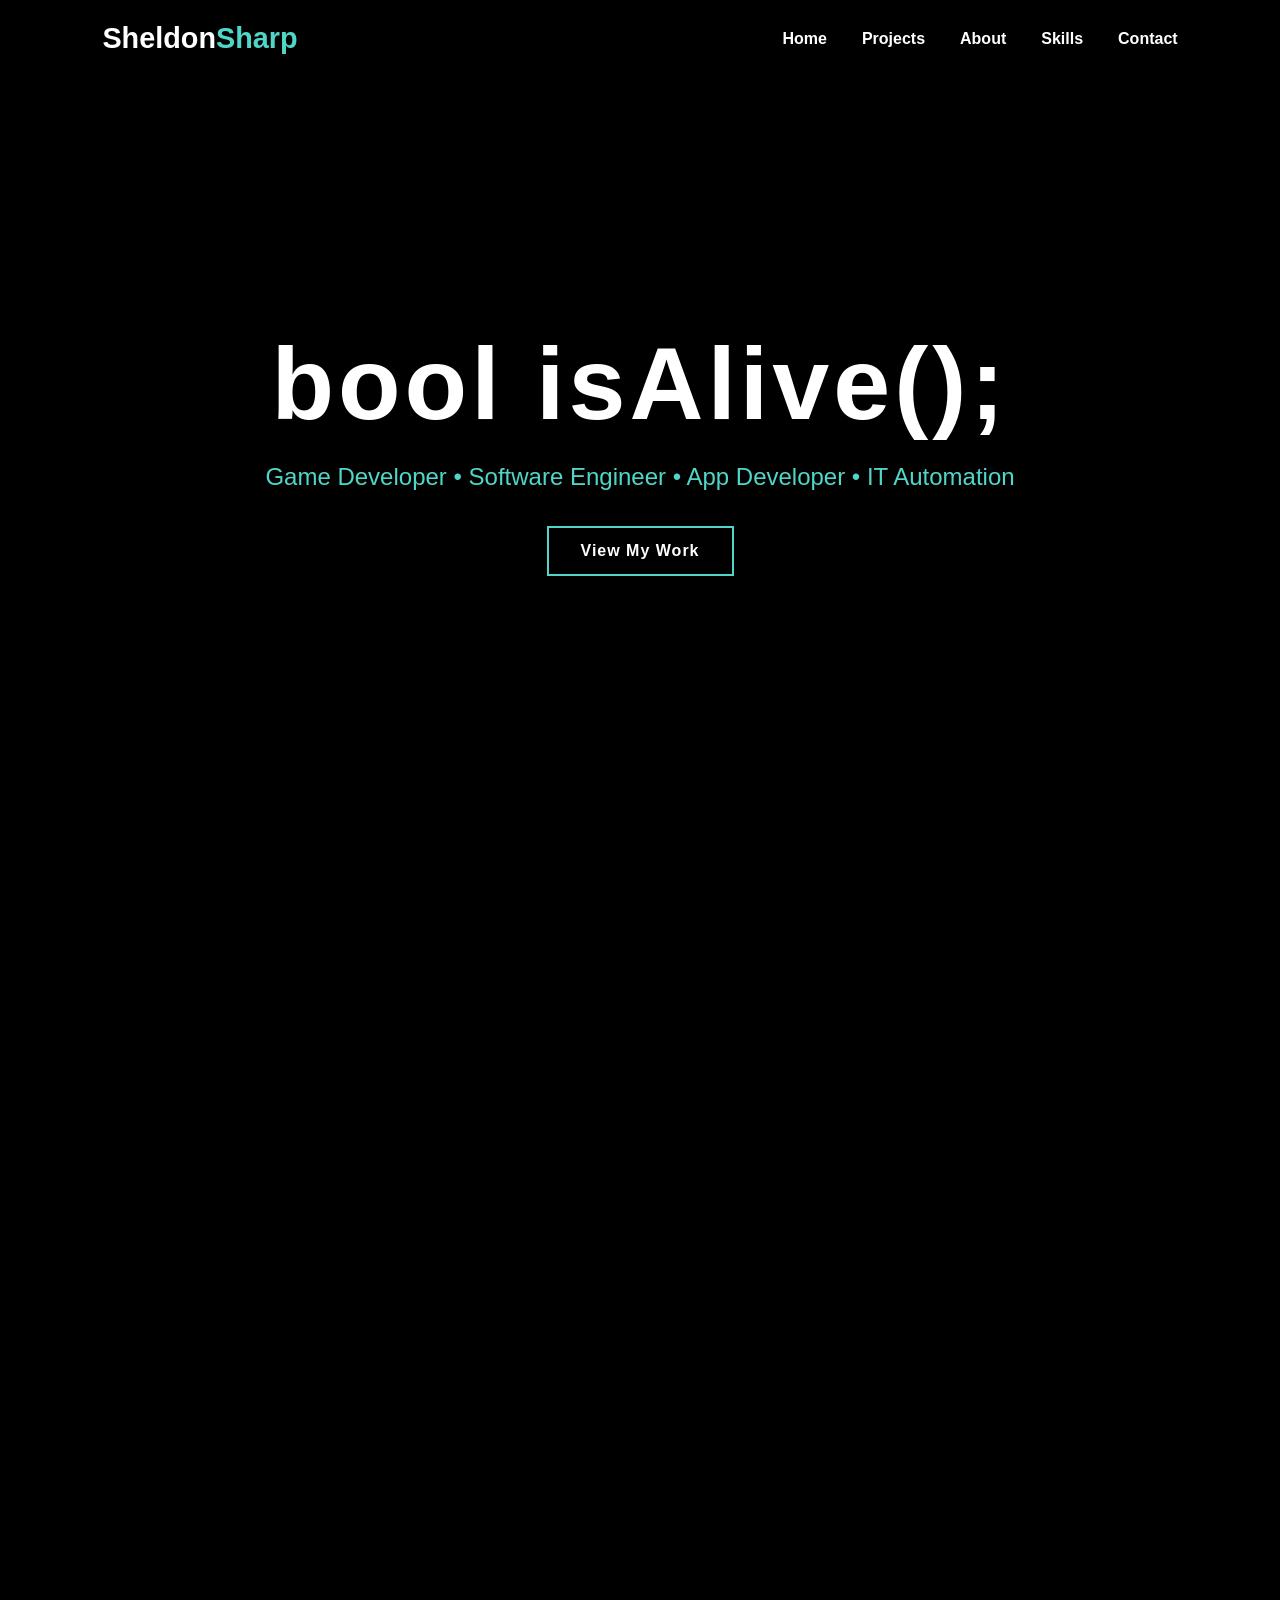
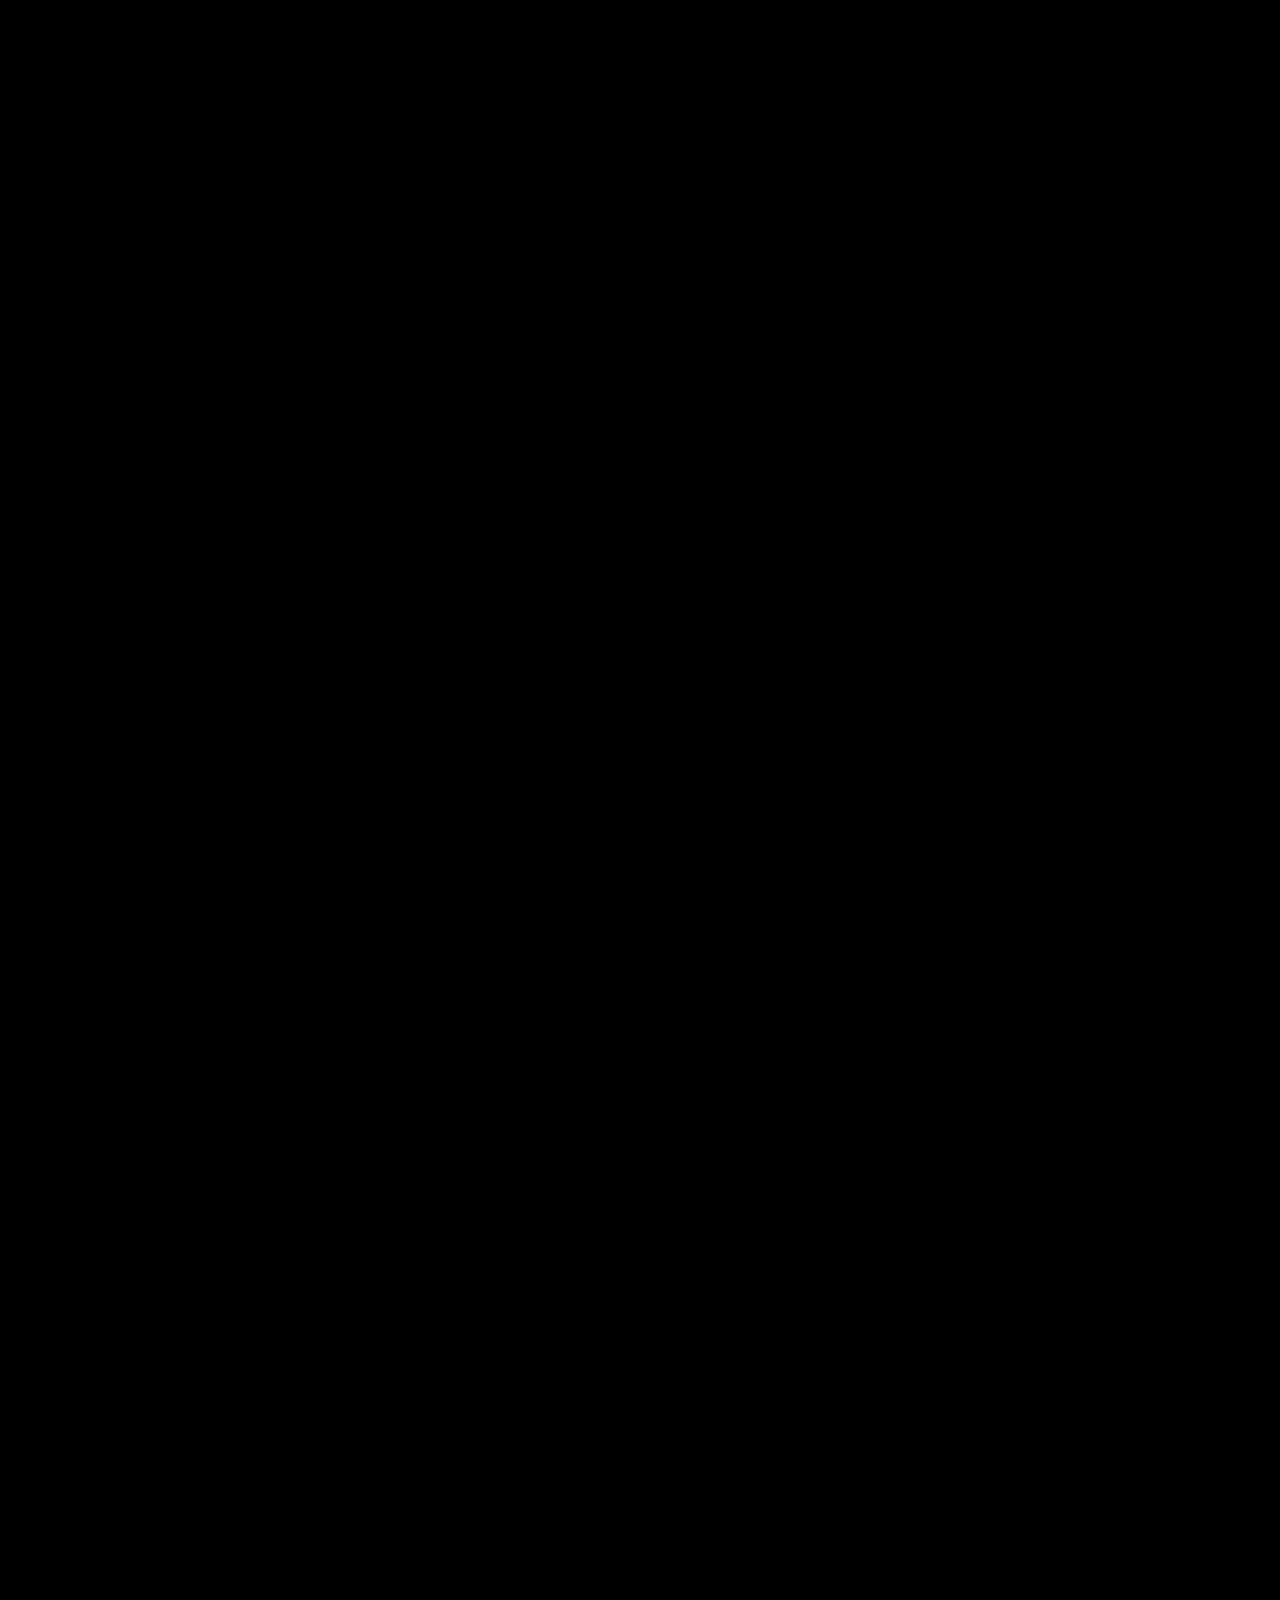
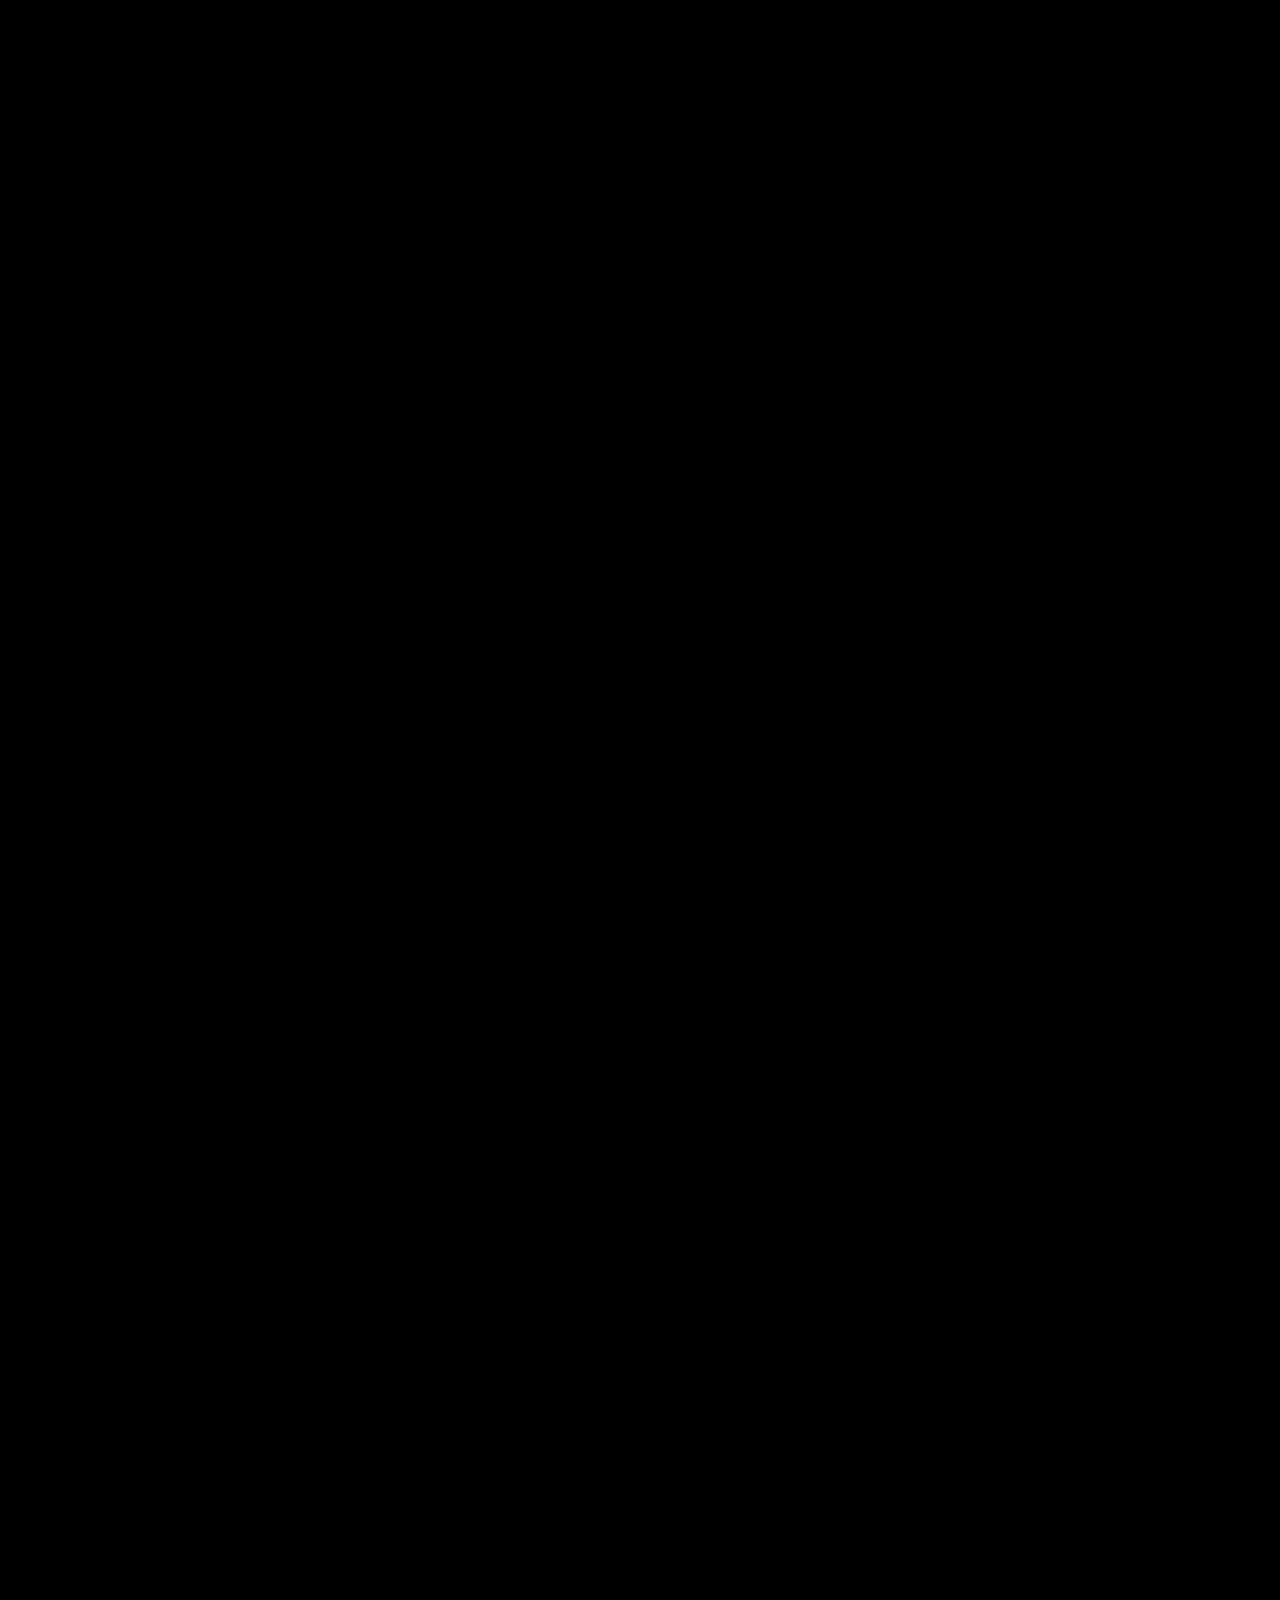
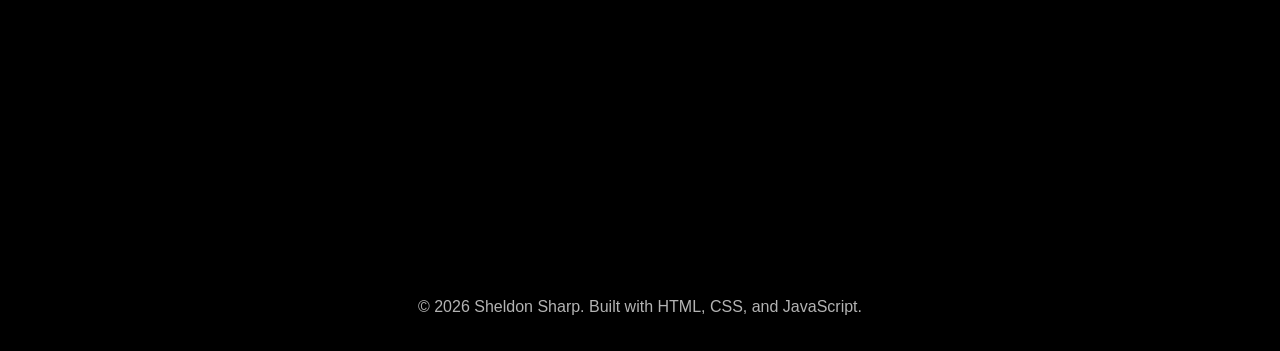
==== index.html @ 068d05e6 "p" ====
<!DOCTYPE html>
<html lang="en">
<head>
    <meta charset="UTF-8">
    <meta name="viewport" content="width=device-width, initial-scale=1.0">
    <title>Sheldon Sharp Portfolio</title>
    <link rel="stylesheet" href="style.css">
</head>
<body>

    <!-- Mobile fallback background image -->
    <div class="mobile-background"></div>

    <!-- Desktop / supported browser video background -->
    <video autoplay
           muted
           loop
           playsinline
           webkit-playsinline
           preload="auto"
           id="background-video">
        <source src="videos/hero-video.mp4" type="video/mp4">
    </video>

    <div id="video-overlay"></div>

    <nav id="navbar">
        <div class="logo">Sheldon<span>Sharp</span></div>

        <ul>
            <li><a href="#home">Home</a></li>
            <li><a href="#projects">Projects</a></li>
            <li><a href="#about">About</a></li>
            <li><a href="#skills">Skills</a></li>
            <li><a href="#contact">Contact</a></li>
        </ul>
    </nav>

    <section id="home" class="hero">
        <h1>bool isAlive();</h1>
        <p>Game Developer • Software Engineer • App Developer • IT Automation</p>
        <a href="#projects" class="hero-btn">View My Work</a>
    </section>

    <section class="video-break"></section>

    <section id="projects" class="content-section fade-in">
        <h2>My <span>Work</span></h2>
        <p class="section-intro">
            Projects I have built across game engines, graphics programming, and app development.
        </p>

        <div class="project-grid">
            <div class="project-card fade-in">
                <div class="project-image placeholder">UNREAL</div>
                <div class="project-info">
                    <h3>Unreal Engine</h3>
                    <p>Gameplay systems, AI behavior, combat, weapons, levels, and interactive 2D/3D game projects.</p>
                    <a href="#">View Projects</a>
                </div>
            </div>

            <div class="project-card fade-in">
                <div class="project-image placeholder">UNITY</div>
                <div class="project-info">
                    <h3>Unity Development</h3>
                    <p>Character controllers, enemy AI, pickups, UI systems, mobile prototypes, and gameplay mechanics.</p>
                    <a href="#">View Projects</a>
                </div>
            </div>

            <div class="project-card fade-in">
                <div class="project-image placeholder">VULKAN</div>
                <div class="project-info">
                    <h3>Vulkan Graphics</h3>
                    <p>Custom rendering, shaders, lighting, texture mapping, model loading, and graphics pipelines.</p>
                    <a href="#">View Projects</a>
                </div>
            </div>

            <div class="project-card fade-in">
                <div class="project-image placeholder">APP DEV</div>
                <div class="project-info">
                    <h3>App Development</h3>
                    <p>Flutter, Kotlin, barcode scanning, pantry inventory tools, mobile apps, and backend integrations.</p>
                    <a href="#">View Projects</a>
                </div>
            </div>
        </div>
    </section>

    <section class="video-break"></section>

    <section id="about" class="content-section split-section fade-in">
        <div>
            <h2>About <span>Me</span></h2>

            <p>
                I'm Sheldon Sharp, a Full Sail University Game Development graduate who loves building cool things with code.
                From video games and mobile apps to graphics programming and business automation, I'm always looking for the
                next challenge to tackle.
            </p>

            <br>

            <p>
                I work with C++, C#, Unreal Engine, Unity, Vulkan, Flutter, Kotlin, SQL, and Python, creating everything from
                custom software solutions to interactive experiences. My passion is taking an idea from a sketch on a whiteboard
                and turning it into something people can actually use.
            </p>

            <br>

            <p>
                I firmly believe that if a task is repetitive, it should be automated. If a game mechanic is fun, it can always
                be made more fun. And if there's a bug hiding somewhere in the code, I'll eventually find it—usually at 2 AM.
            </p>
        </div>

        <div class="stats-box">
            <div>
                <strong>4</strong>
                <span>Main Development Areas</span>
            </div>
            <div>
                <strong>10+</strong>
                <span>Technologies Used</span>
            </div>
            <div>
                <strong>∞</strong>
                <span>Ideas Still To Build</span>
            </div>
        </div>
    </section>

    <section class="video-break"></section>

    <section id="skills" class="content-section fade-in">
        <h2>My <span>Skills</span></h2>

        <div class="skills-grid">
            <span>C++</span>
            <span>C#</span>
            <span>Unreal Engine</span>
            <span>Unity</span>
            <span>Vulkan</span>
            <span>Flutter</span>
            <span>Kotlin</span>
            <span>Python</span>
            <span>SQL</span>
            <span>HTML / CSS / JavaScript</span>
            <span>Game AI</span>
            <span>Mobile Apps</span>
        </div>
    </section>

    <section class="video-break"></section>

    <section id="contact" class="content-section contact-section fade-in">
        <h2>Contact <span>Me</span></h2>
        <p>
            Interested in working together, checking out my projects, or just connecting?
            Feel free to reach out.
        </p>

        <div class="contact-info">
            <p><strong>Email:</strong> <a href="mailto:boolisalive@gmail.com">sheldonsharp1124@gmail.com</a></p>
            <p><strong>Phone:</strong> <a href="tel:+13527106020">(352) 710-6020</a></p>
        </div>

        <div class="contact-buttons">
            <a href="mailto:boolisalive@gmail.com">Email Me</a>
            <a href="tel:+13527106020">Call Me</a>
            <a href="https://github.com/sbstoned" target="_blank">GitHub</a>
            <a href="https://www.linkedin.com/in/sheldon-sharp-01454a201/" target="_blank">LinkedIn</a>
        </div>
    </section>

    <footer>
        <p>© 2026 Sheldon Sharp. Built with HTML, CSS, and JavaScript.</p>
    </footer>

    <script src="script.js"></script>
</body>
</html>
---- style.css ----
* {
    margin: 0;
    padding: 0;
    box-sizing: border-box;
}

html {
    scroll-behavior: smooth;
}

body {
    min-height: 100%;
    font-family: Arial, Helvetica, sans-serif;
    color: white;
    background: black;
    overflow-x: hidden;
}

.mobile-background {
    display: none;
}

#background-video {
    position: fixed;
    top: 50%;
    left: 50%;
    width: 100vw;
    height: 100vh;
    object-fit: cover;
    transform: translate(-50%, -50%);
    z-index: -2;
}

#video-overlay {
    position: fixed;
    inset: 0;
    background: rgba(0, 0, 0, 0.35);
    z-index: -1;
}

nav {
    position: fixed;
    top: 0;
    left: 0;
    width: 100%;
    padding: 22px 8%;
    display: flex;
    justify-content: space-between;
    align-items: center;
    background: rgba(0, 0, 0, 0.62);
    backdrop-filter: blur(12px);
    z-index: 1000;
    transition: 0.35s ease;
}

    nav.scrolled {
        padding: 14px 8%;
        background: rgba(0, 0, 0, 0.88);
        box-shadow: 0 10px 35px rgba(0, 0, 0, 0.5);
    }

.logo {
    font-size: 1.8rem;
    font-weight: 800;
}

    .logo span {
        color: #50d6c8;
    }

nav ul {
    display: flex;
    gap: 35px;
    list-style: none;
}

nav a {
    position: relative;
    display: inline-block;
    color: white;
    text-decoration: none;
    font-weight: 700;
    transition: all 0.3s ease;
}

    nav a::after {
        content: "";
        position: absolute;
        left: 50%;
        bottom: -8px;
        width: 0%;
        height: 2px;
        background: #50d6c8;
        transform: translateX(-50%);
        transition: width 0.3s ease;
    }

    nav a:hover {
        color: #50d6c8;
        transform: translateY(-3px);
        text-shadow: 0 0 10px rgba(80, 214, 200, 0.7), 0 0 20px rgba(80, 214, 200, 0.4);
    }

        nav a:hover::after {
            width: 100%;
        }

.hero {
    min-height: 100vh;
    padding: 120px 8%;
    display: flex;
    flex-direction: column;
    justify-content: center;
    align-items: center;
    text-align: center;
    animation: heroFade 1.3s ease forwards;
}

    .hero h1 {
        font-size: clamp(3.5rem, 8vw, 8rem);
        letter-spacing: 4px;
        font-weight: 700;
        opacity: 0;
        animation: slideUp 1s ease forwards;
    }

    .hero p {
        margin-top: 20px;
        font-size: clamp(1rem, 2vw, 1.5rem);
        color: #50d6c8;
        opacity: 0;
        animation: slideUp 1s ease forwards;
        animation-delay: 0.25s;
    }

.hero-btn {
    margin-top: 35px;
    padding: 14px 32px;
    border: 2px solid #50d6c8;
    color: white;
    text-decoration: none;
    font-weight: 800;
    letter-spacing: 1px;
    transition: 0.3s;
    opacity: 0;
    animation: slideUp 1s ease forwards;
    animation-delay: 0.45s;
}

    .hero-btn:hover {
        background: #50d6c8;
        color: black;
        box-shadow: 0 0 25px rgba(80, 214, 200, 0.35);
        transform: translateY(-5px);
    }

.video-break {
    height: 260px;
}

.content-section {
    min-height: 80vh;
    padding: 120px 8%;
    background: rgba(0, 0, 0, 0.68);
    backdrop-filter: blur(5px);
}

    .content-section h2 {
        font-size: clamp(3rem, 6vw, 6rem);
        margin-bottom: 25px;
    }

        .content-section span,
        .content-section h2 span {
            color: #50d6c8;
        }

    .content-section p {
        max-width: 850px;
        font-size: 1.25rem;
        line-height: 1.7;
    }

.section-intro {
    margin-bottom: 50px;
}

.project-grid {
    display: grid;
    grid-template-columns: repeat(4, 1fr);
    gap: 28px;
}

.project-card {
    position: relative;
    background: rgba(10, 10, 10, 0.86);
    border: 1px solid rgba(80, 214, 200, 0.25);
    overflow: hidden;
    transition: all 0.4s ease;
    cursor: pointer;
}

    .project-card::before {
        content: "";
        position: absolute;
        top: 0;
        left: -150%;
        width: 80%;
        height: 100%;
        background: linear-gradient(120deg, transparent, rgba(255, 255, 255, 0.12), transparent);
        transition: 0.8s ease;
        z-index: 2;
        pointer-events: none;
    }

    .project-card:hover::before {
        left: 150%;
    }

    .project-card:hover {
        transform: translateY(-18px) scale(1.04);
        border-color: #50d6c8;
        box-shadow: 0 0 20px rgba(80, 214, 200, 0.25), 0 20px 60px rgba(0, 0, 0, 0.6);
    }

.project-image {
    height: 230px;
    display: flex;
    align-items: center;
    justify-content: center;
    transition: all 0.4s ease;
}

.project-card:hover .project-image {
    transform: scale(1.08);
    letter-spacing: 10px;
    color: white;
    text-shadow: 0 0 10px rgba(80, 214, 200, 0.8), 0 0 25px rgba(80, 214, 200, 0.5);
}

.placeholder {
    background: linear-gradient(135deg, rgba(80, 214, 200, 0.28), rgba(0, 0, 0, 0.95));
    color: #50d6c8;
    font-size: 1.5rem;
    font-weight: 900;
    letter-spacing: 4px;
}

.project-info {
    padding: 25px;
}

    .project-info h3 {
        font-size: 1.5rem;
        margin-bottom: 12px;
        transition: 0.3s ease;
    }

.project-card:hover .project-info h3 {
    color: #50d6c8;
}

.project-info p {
    font-size: 1rem;
    line-height: 1.6;
    margin-bottom: 22px;
}

.project-info a {
    color: #50d6c8;
    text-decoration: none;
    font-weight: 800;
    transition: all 0.3s ease;
}

    .project-info a::after {
        content: " →";
        display: inline-block;
        transition: transform 0.3s ease;
    }

.project-card:hover .project-info a {
    color: white;
    padding-left: 8px;
}

    .project-card:hover .project-info a::after {
        transform: translateX(8px);
    }

.split-section {
    display: grid;
    grid-template-columns: 1.2fr 0.8fr;
    gap: 60px;
    align-items: center;
}

.stats-box {
    display: grid;
    gap: 20px;
}

    .stats-box div {
        padding: 30px;
        background: rgba(10, 10, 10, 0.82);
        border-left: 4px solid #50d6c8;
        transition: 0.3s;
    }

        .stats-box div:hover {
            transform: translateX(10px);
            background: rgba(20, 20, 20, 0.9);
        }

    .stats-box strong {
        display: block;
        font-size: 3rem;
        color: #50d6c8;
    }

    .stats-box span {
        color: white;
        font-weight: 700;
    }

.skills-grid {
    display: flex;
    flex-wrap: wrap;
    gap: 18px;
    margin-top: 35px;
}

    .skills-grid span {
        padding: 14px 24px;
        background: rgba(10, 10, 10, 0.82);
        border: 1px solid rgba(80, 214, 200, 0.35);
        color: white;
        font-weight: 700;
        transition: 0.3s;
    }

        .skills-grid span:hover {
            border-color: #50d6c8;
            color: #50d6c8;
            transform: translateY(-6px);
            box-shadow: 0 10px 30px rgba(80, 214, 200, 0.12);
        }

.contact-section {
    min-height: 65vh;
}

.contact-info {
    margin-top: 30px;
    margin-bottom: 35px;
}

    .contact-info p {
        margin-bottom: 10px;
        max-width: 100%;
    }

    .contact-info a {
        color: #50d6c8;
        text-decoration: none;
        font-weight: 700;
    }

        .contact-info a:hover {
            color: white;
        }

.contact-buttons {
    display: flex;
    gap: 20px;
    flex-wrap: wrap;
    margin-top: 35px;
}

    .contact-buttons a {
        padding: 14px 30px;
        border: 2px solid #50d6c8;
        color: white;
        text-decoration: none;
        font-weight: 800;
        transition: 0.3s;
    }

        .contact-buttons a:hover {
            background: #50d6c8;
            color: black;
            box-shadow: 0 0 25px rgba(80, 214, 200, 0.35);
            transform: translateY(-5px);
        }

footer {
    padding: 35px 8%;
    text-align: center;
    background: rgba(0, 0, 0, 0.85);
    color: rgba(255, 255, 255, 0.7);
}

.fade-in {
    opacity: 1;
    transform: translateY(0);
}

.js .fade-in {
    opacity: 0;
    transform: translateY(65px);
    transition: opacity 0.85s ease, transform 0.85s ease;
}

    .js .fade-in.show {
        opacity: 1;
        transform: translateY(0);
    }

.project-card.fade-in:nth-child(1) {
    transition-delay: 0.05s;
}

.project-card.fade-in:nth-child(2) {
    transition-delay: 0.15s;
}

.project-card.fade-in:nth-child(3) {
    transition-delay: 0.25s;
}

.project-card.fade-in:nth-child(4) {
    transition-delay: 0.35s;
}

@keyframes slideUp {
    from {
        opacity: 0;
        transform: translateY(45px);
    }

    to {
        opacity: 1;
        transform: translateY(0);
    }
}

@keyframes heroFade {
    from {
        opacity: 0;
    }

    to {
        opacity: 1;
    }
}

@media (max-width: 1100px) {
    .project-grid {
        grid-template-columns: repeat(2, 1fr);
    }

    .split-section {
        grid-template-columns: 1fr;
    }
}

@media (max-width: 850px) {
    #background-video {
        display: none;
    }

    .mobile-background {
        display: block;
        position: fixed;
        inset: 0;
        width: 100vw;
        height: 100vh;
        background-image: url("images/background.png");
        background-size: contain;
        background-position: center center;
        background-repeat: no-repeat;
        background-color: black;
        z-index: -2;
    }

    #video-overlay {
        background: rgba(0, 0, 0, 0.45);
    }

    nav {
        flex-direction: column;
        gap: 15px;
        padding: 18px 5%;
    }

        nav.scrolled {
            padding: 14px 5%;
        }

        nav ul {
            gap: 18px;
            flex-wrap: wrap;
            justify-content: center;
        }

    .hero h1 {
        letter-spacing: 2px;
    }

    .video-break {
        height: 160px;
    }
}

@media (max-width: 650px) {
    .project-grid {
        grid-template-columns: 1fr;
    }

    .content-section {
        padding: 100px 6%;
    }

    .contact-buttons a {
        width: 100%;
        text-align: center;
    }
}
/* Portfolio Update June 2026 */
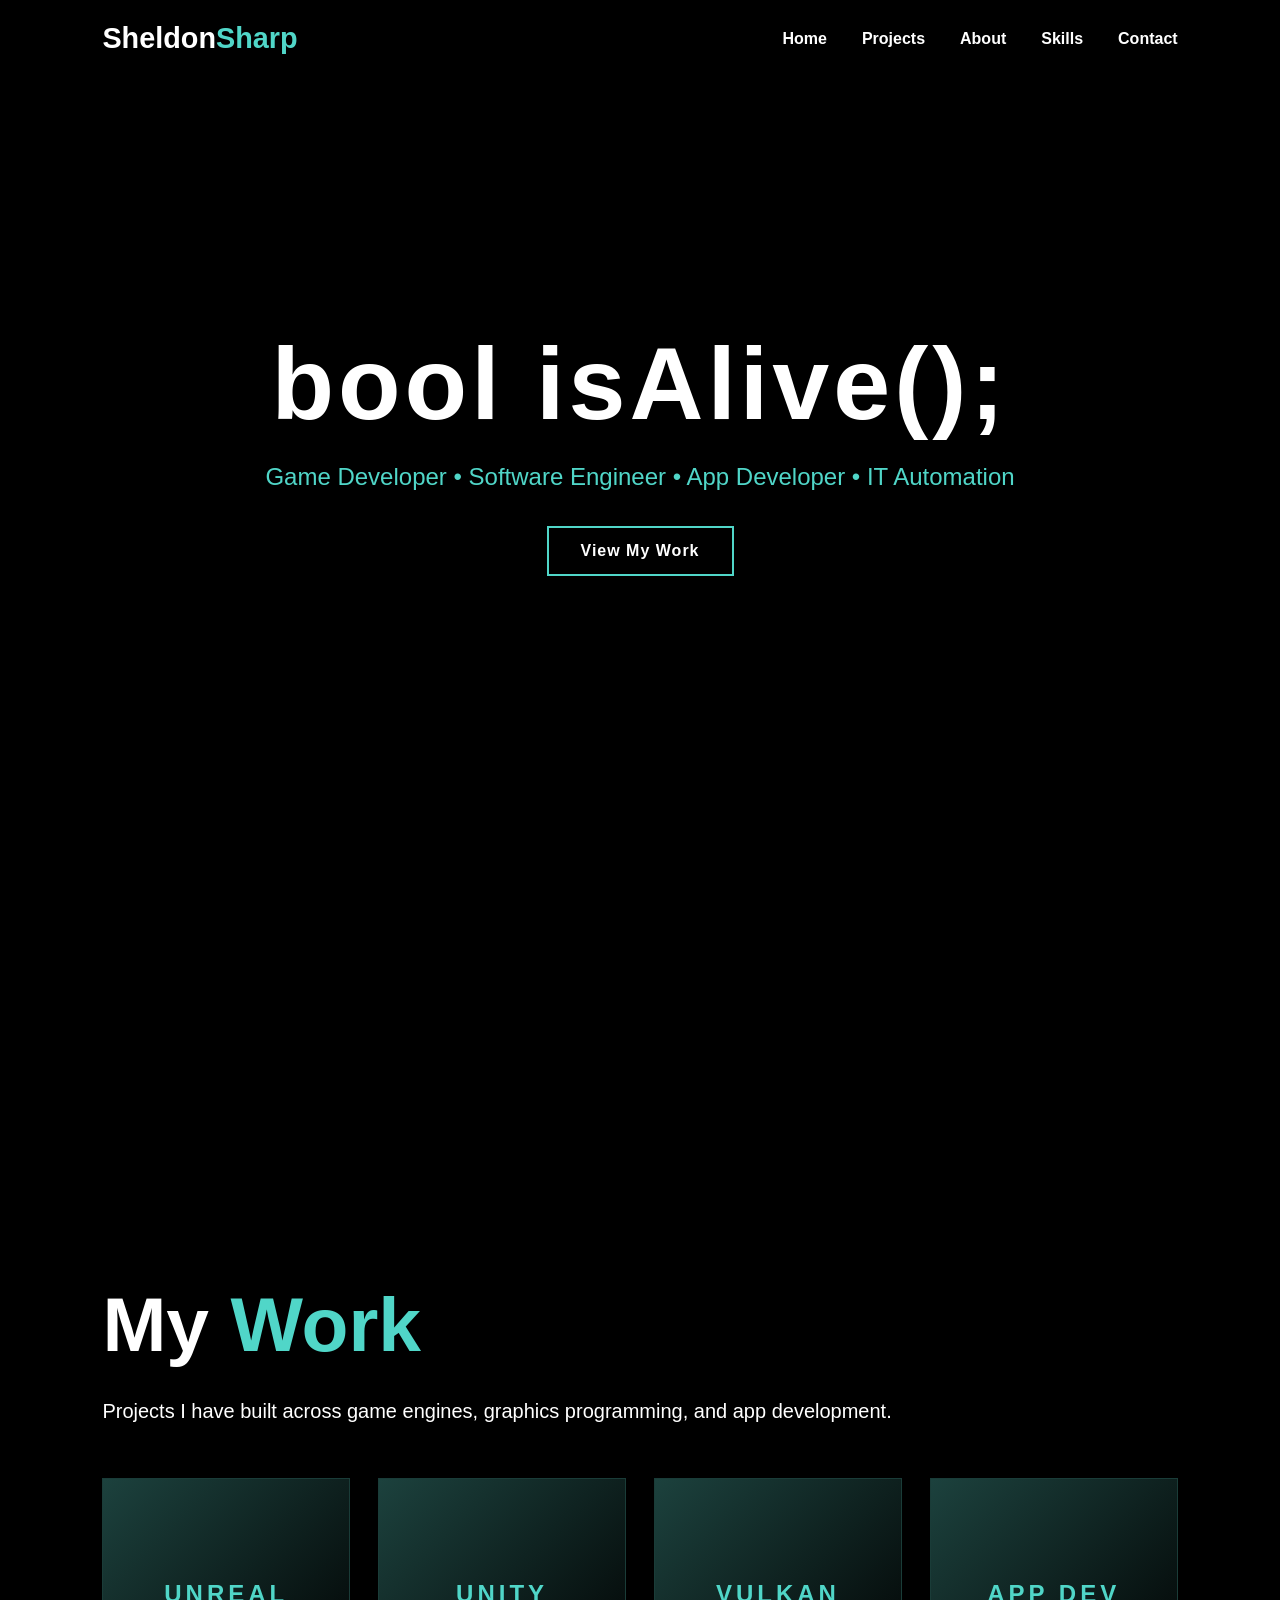
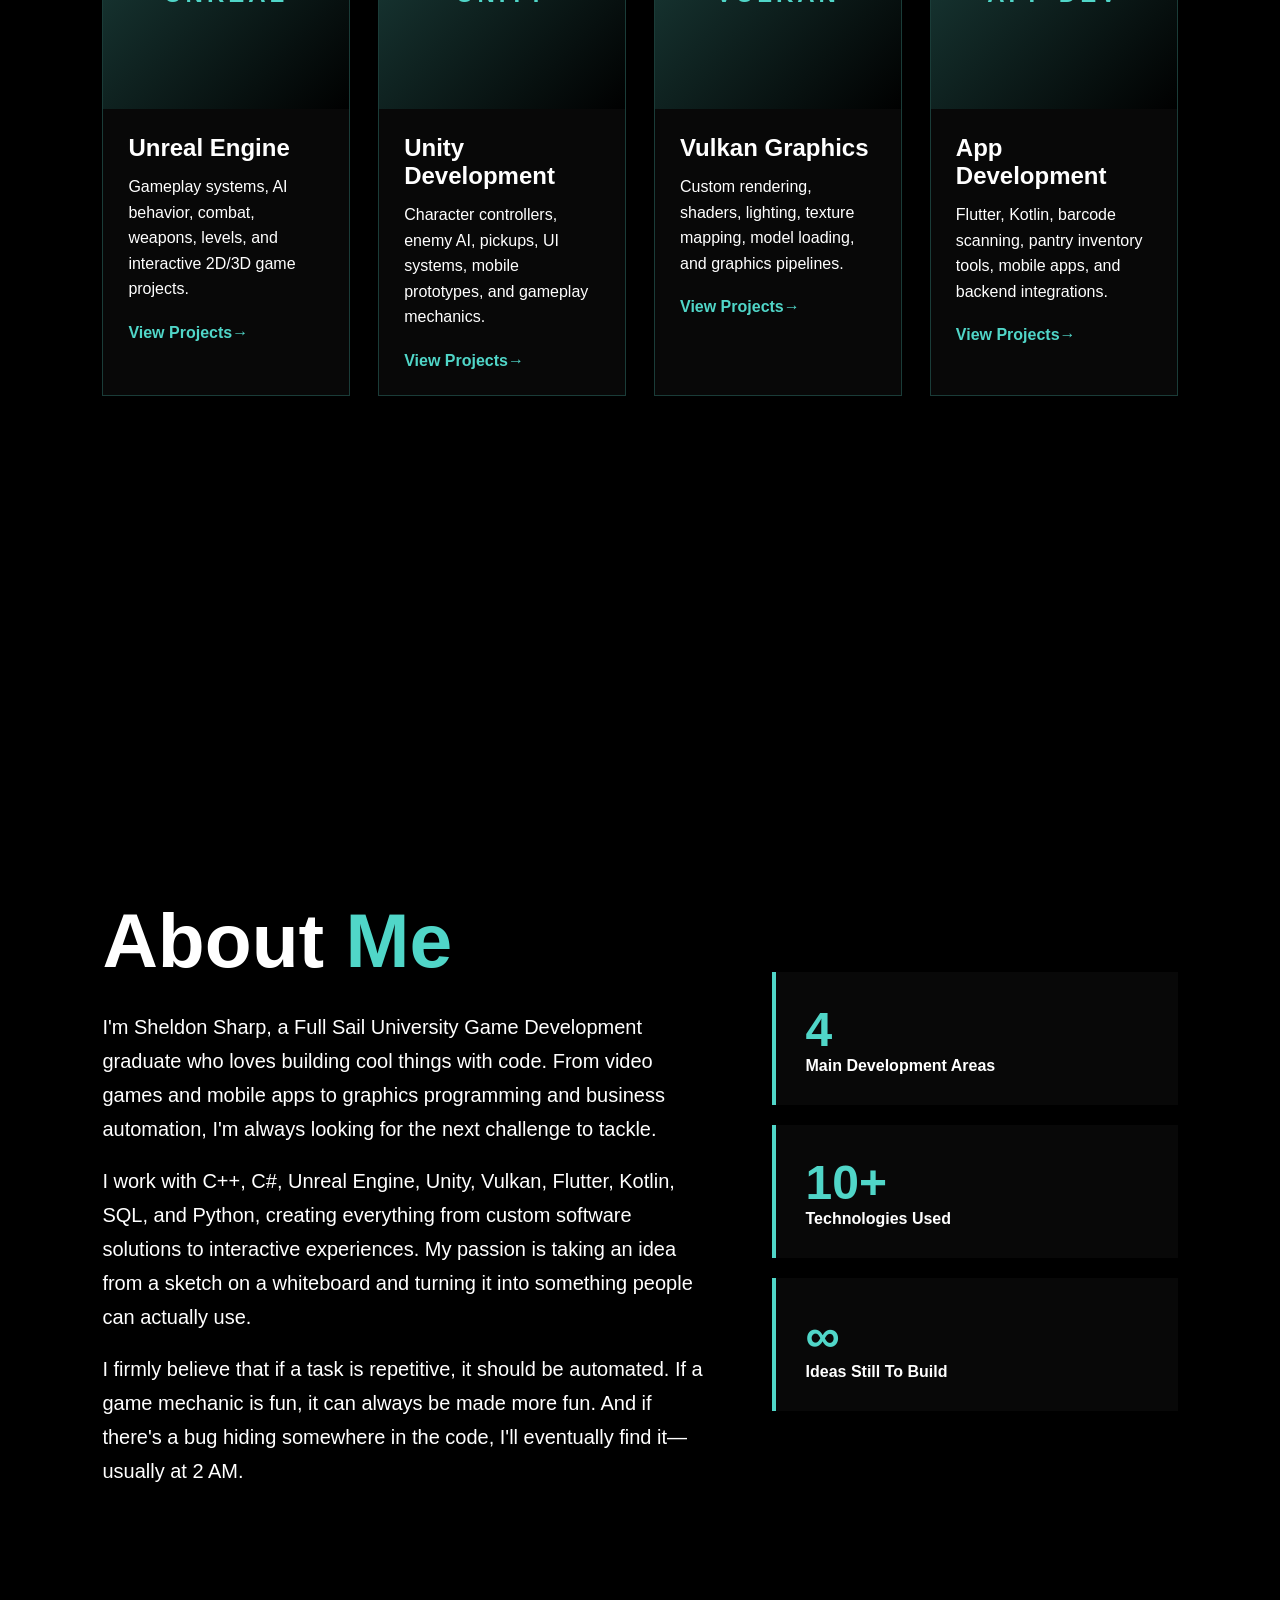
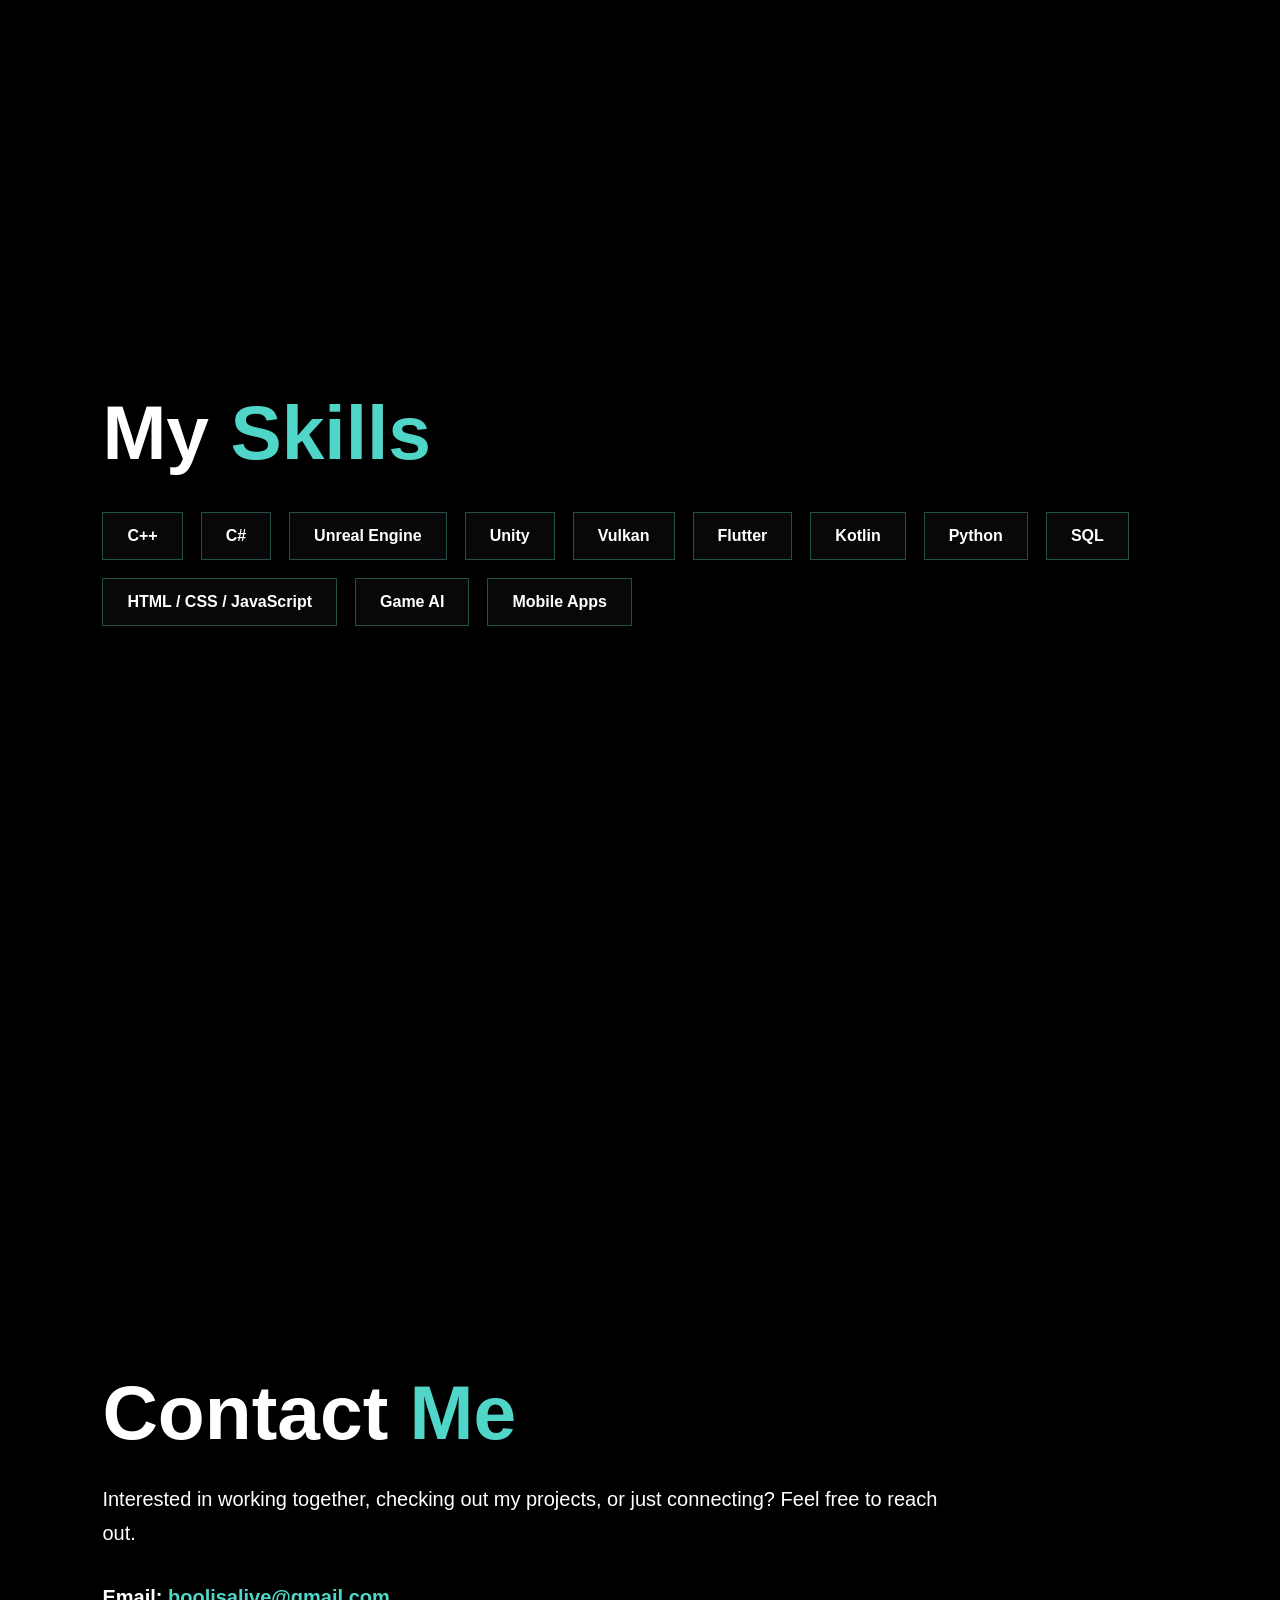
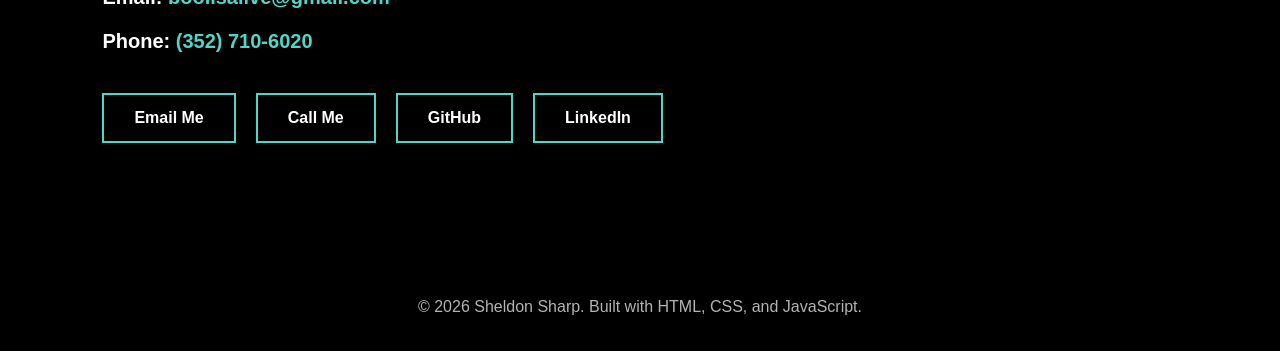
==== commit 83ffd273: "p" ====
--- a/index.html
+++ b/index.html
@@ -164,7 +164,7 @@
         </p>
 
         <div class="contact-info">
-            <p><strong>Email:</strong> <a href="mailto:boolisalive@gmail.com">sheldonsharp1124@gmail.com</a></p>
+            <p><strong>Email:</strong> <a href="mailto:boolisalive@gmail.com">boolisalive@gmail.com</a></p>
             <p><strong>Phone:</strong> <a href="tel:+13527106020">(352) 710-6020</a></p>
         </div>
 
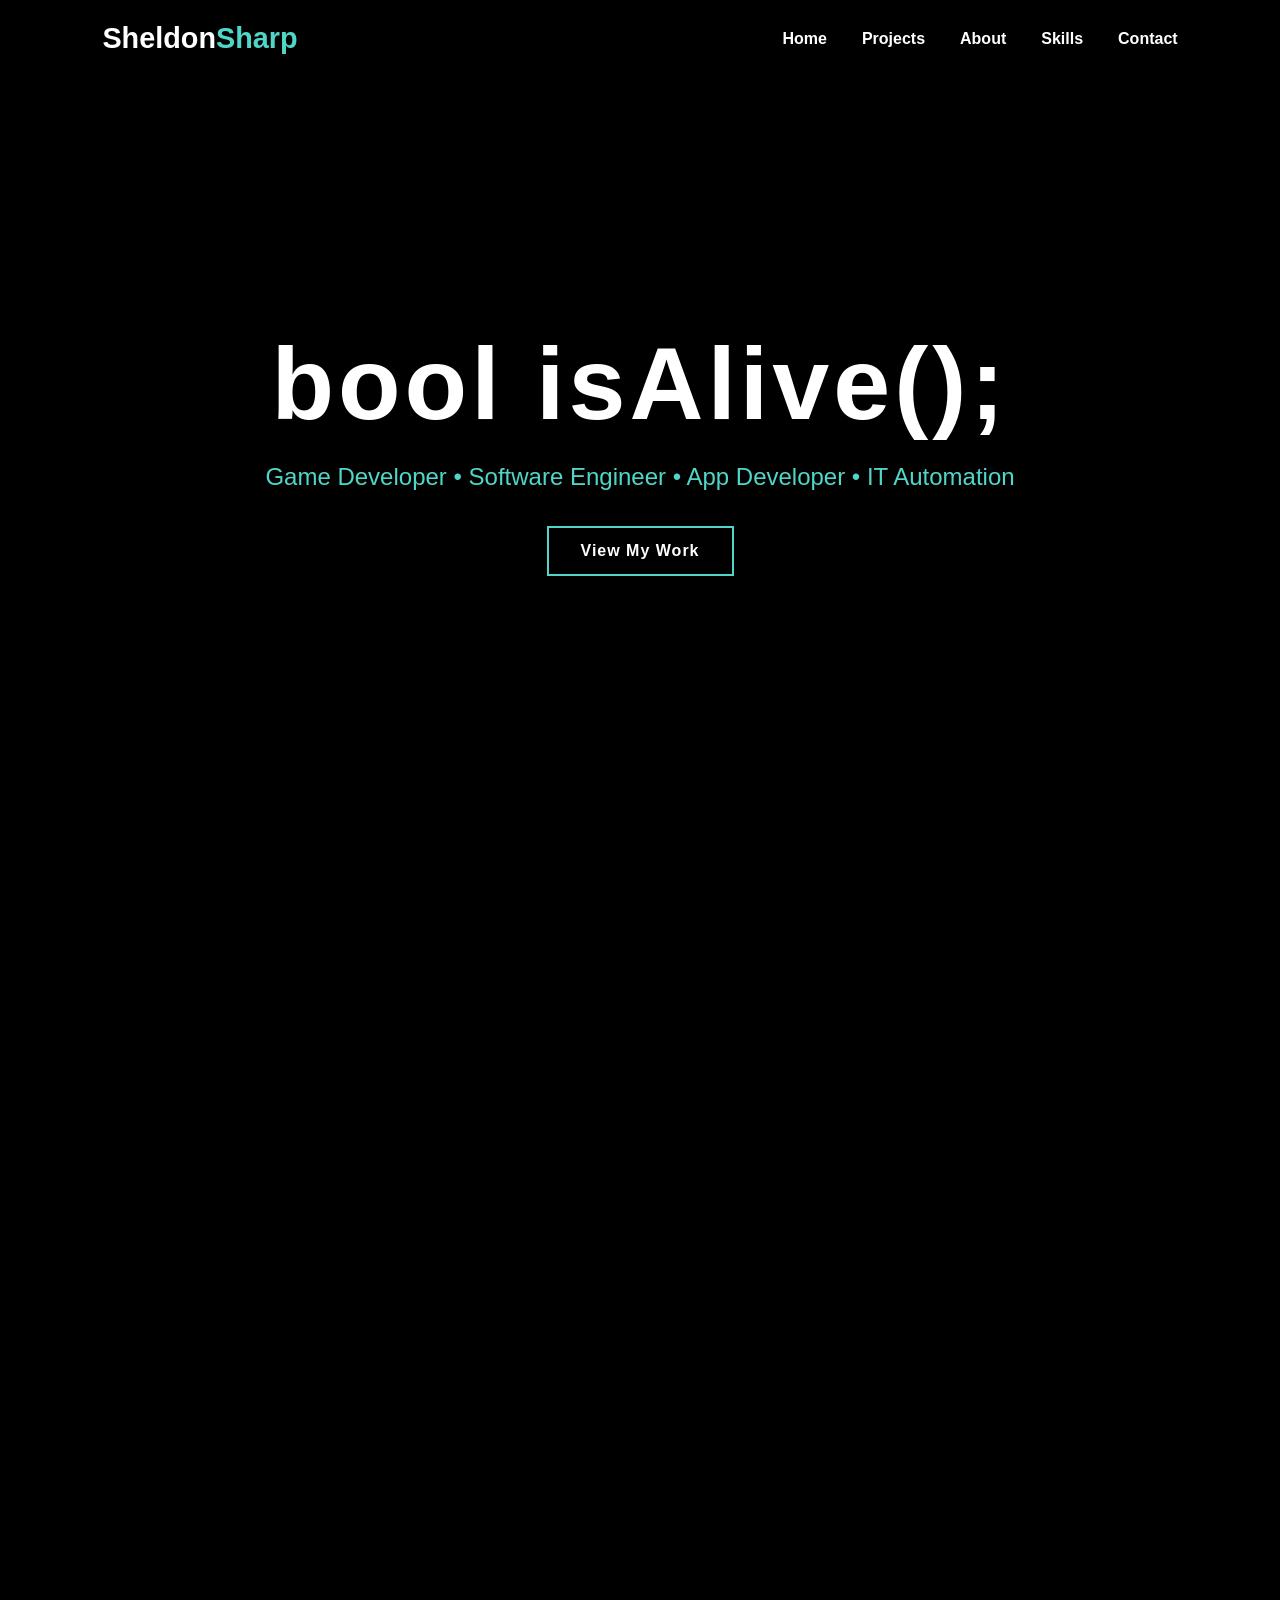
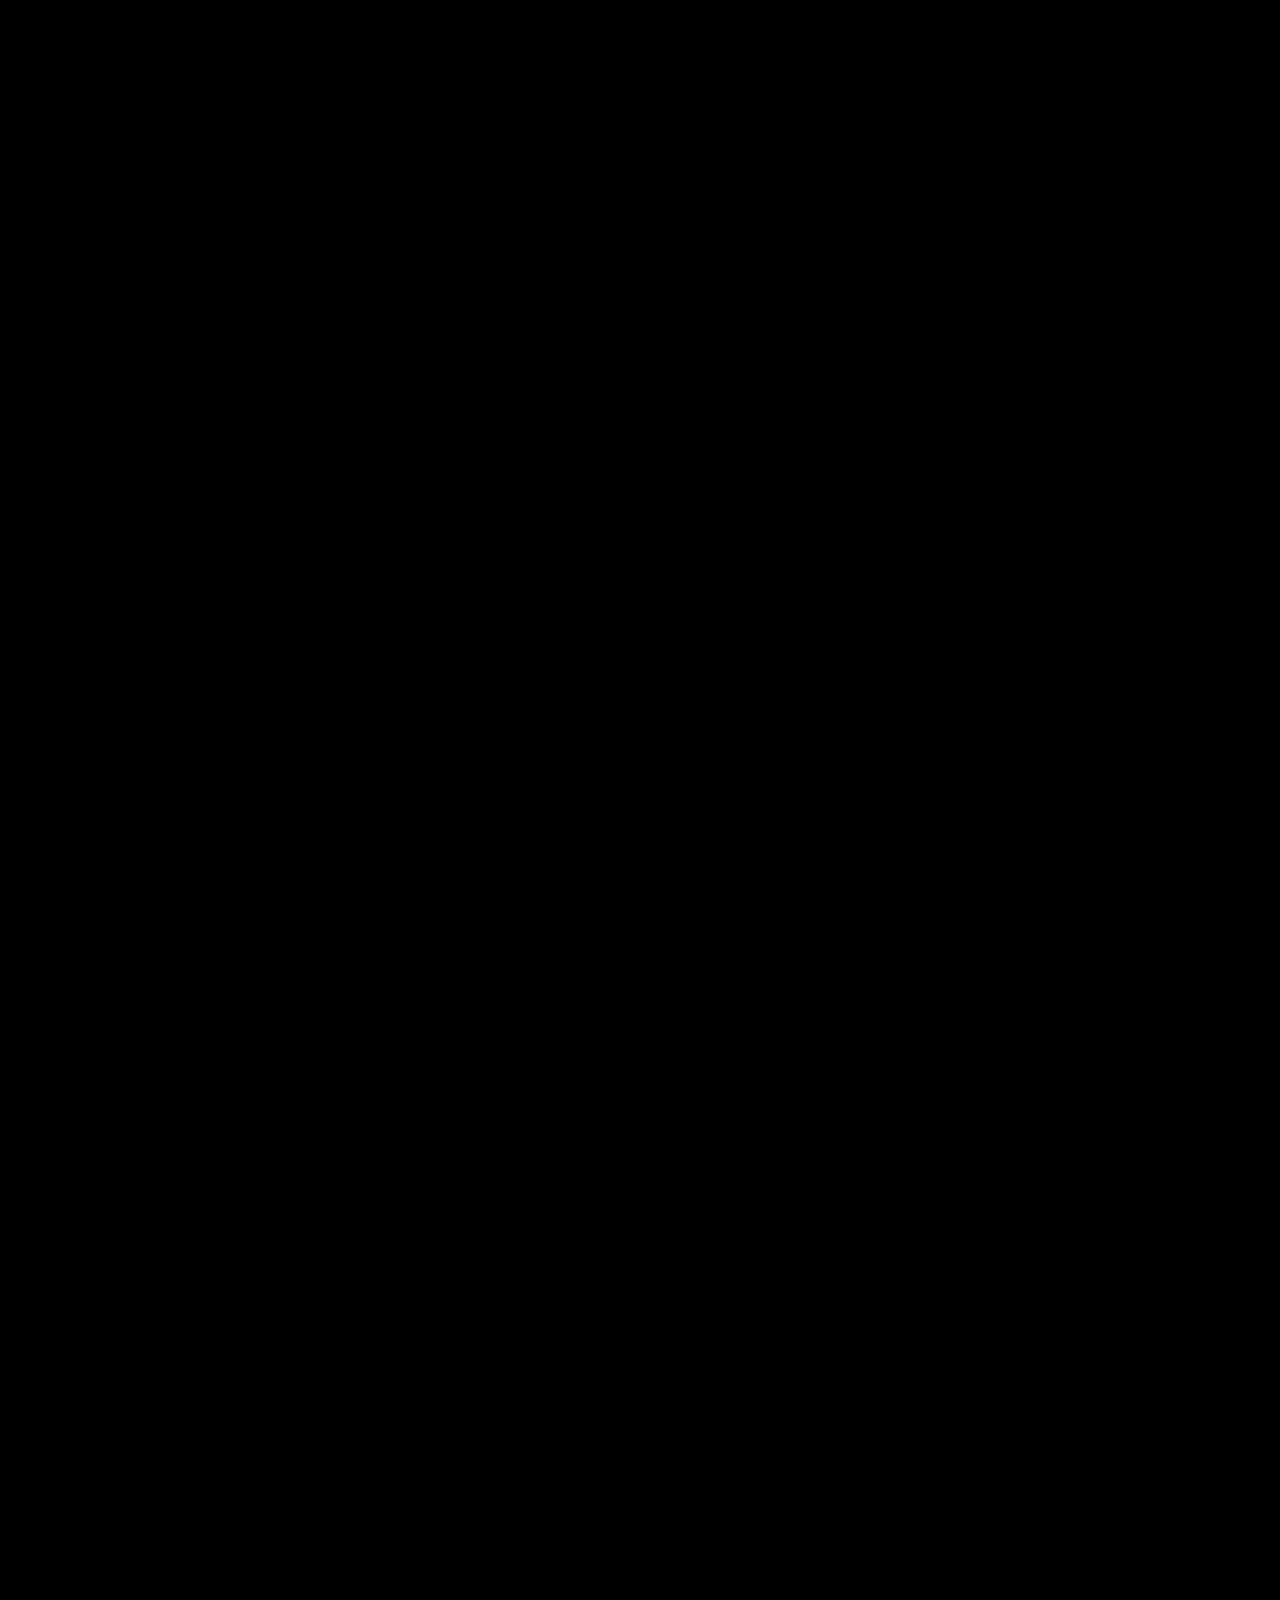
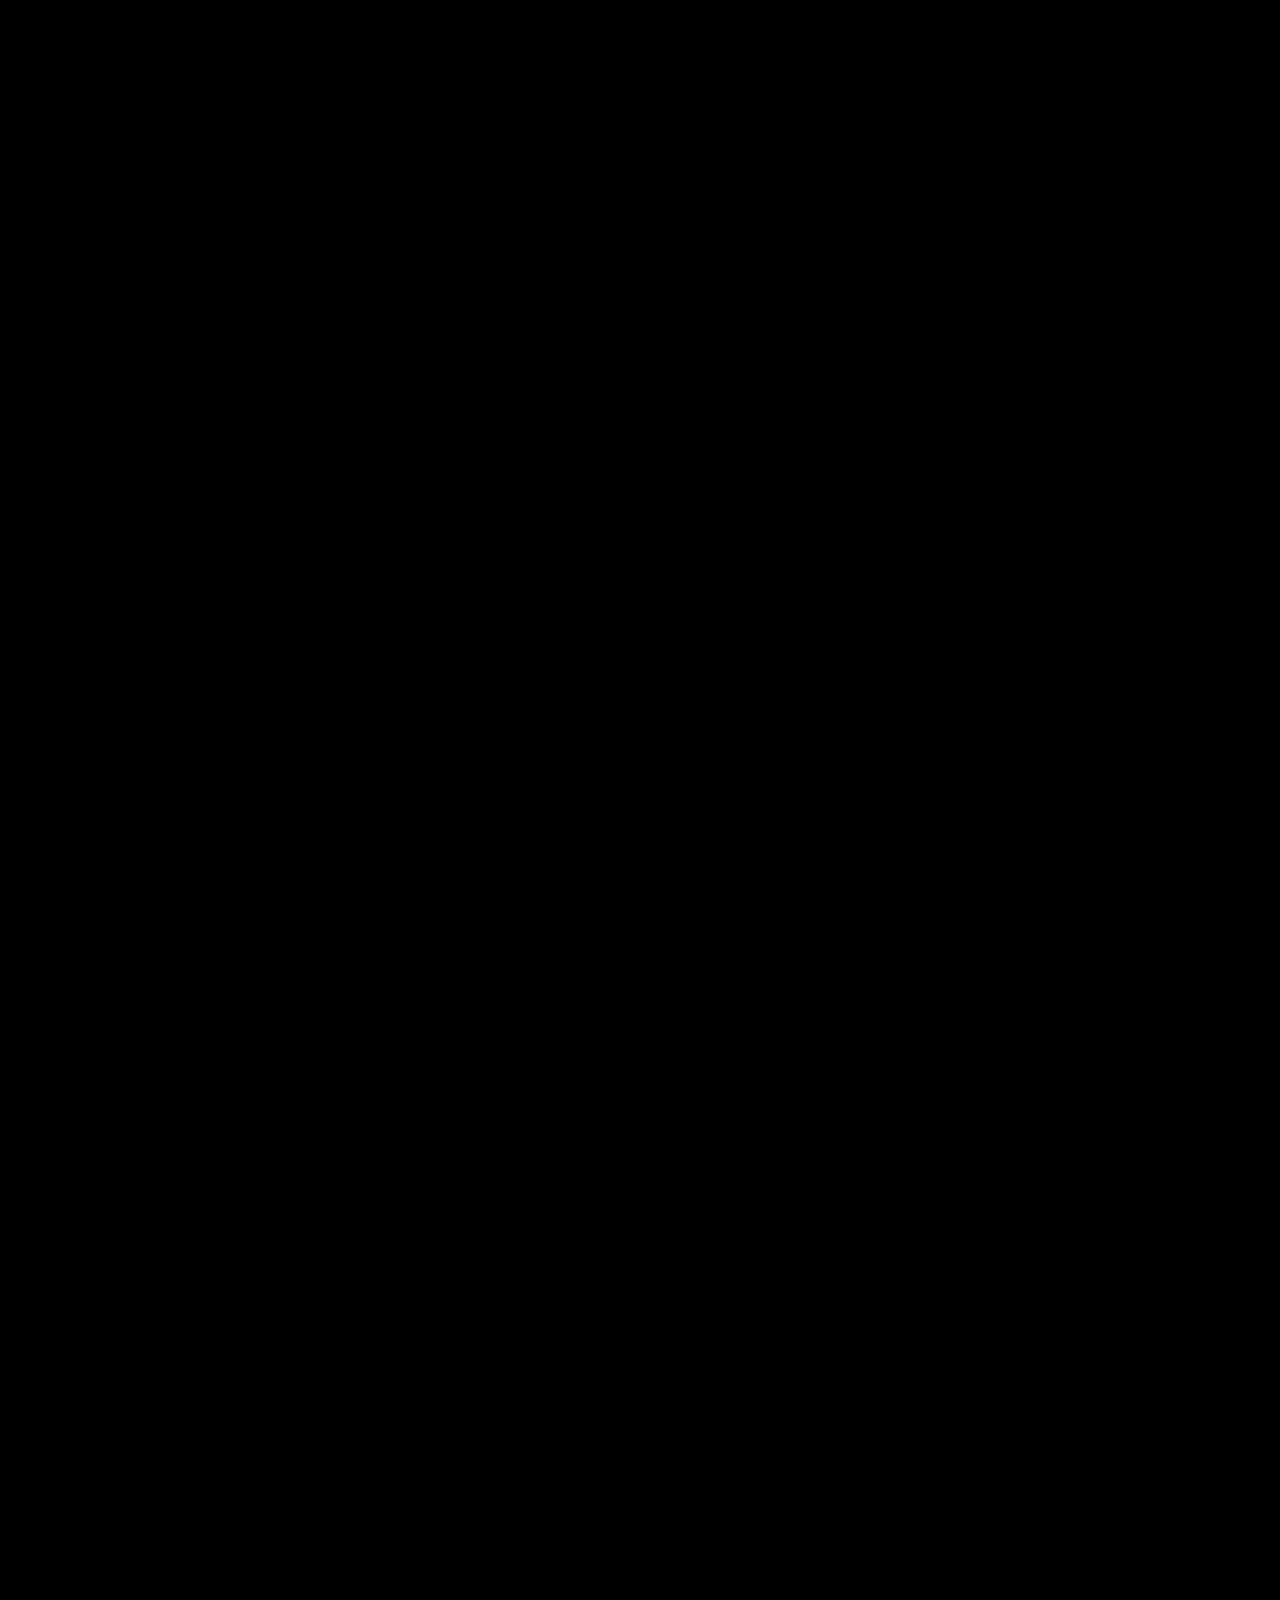
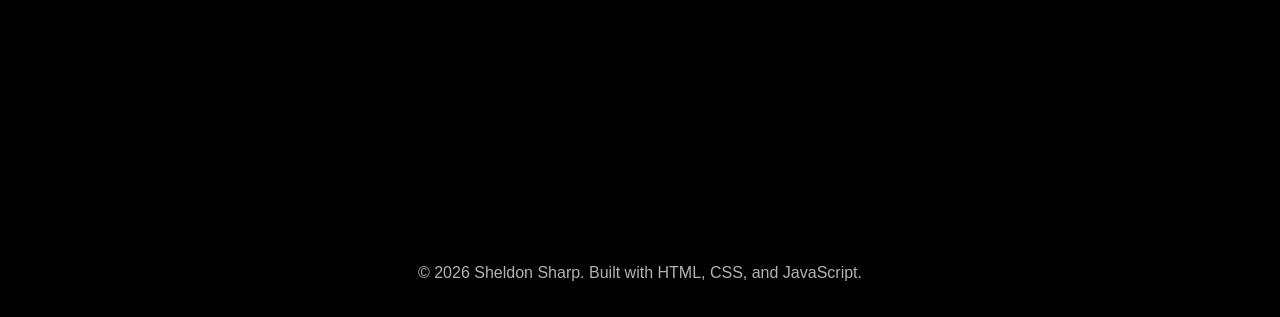
==== commit 9b1c271e: "added projects from github" ====
--- a/index.html
+++ b/index.html
@@ -11,7 +11,7 @@
     <!-- Mobile fallback background image -->
     <div class="mobile-background"></div>
 
-    <!-- Desktop / supported browser video background -->
+    <!-- Desktop Video Background -->
     <video autoplay
            muted
            loop
@@ -36,109 +36,201 @@
         </ul>
     </nav>
 
+    <!-- HERO -->
+
     <section id="home" class="hero">
         <h1>bool isAlive();</h1>
-        <p>Game Developer • Software Engineer • App Developer • IT Automation</p>
-        <a href="#projects" class="hero-btn">View My Work</a>
+
+        <p>
+            Game Developer • Software Engineer • App Developer • IT Automation
+        </p>
+
+        <a href="#projects" class="hero-btn">
+            View My Work
+        </a>
     </section>
 
     <section class="video-break"></section>
 
+    <!-- PROJECTS -->
+
     <section id="projects" class="content-section fade-in">
+
         <h2>My <span>Work</span></h2>
+
         <p class="section-intro">
-            Projects I have built across game engines, graphics programming, and app development.
+            Projects I have built across game development, graphics programming,
+            mobile applications, and software engineering.
         </p>
 
         <div class="project-grid">
+
+            <!-- UNREAL -->
+
             <div class="project-card fade-in">
-                <div class="project-image placeholder">UNREAL</div>
+
+                <div class="project-image placeholder">
+                    UNREAL
+                </div>
+
                 <div class="project-info">
+
                     <h3>Unreal Engine</h3>
-                    <p>Gameplay systems, AI behavior, combat, weapons, levels, and interactive 2D/3D game projects.</p>
-                    <a href="#">View Projects</a>
-                </div>
-            </div>
+
+                    <p>
+                        Gameplay systems, AI behavior, combat mechanics,
+                        procedural generation, and interactive 2D/3D game development.
+                    </p>
+
+                    <a href="projects/unreal.html">
+                        View Projects
+                    </a>
+
+                </div>
+            </div>
+
+            <!-- UNITY -->
 
             <div class="project-card fade-in">
-                <div class="project-image placeholder">UNITY</div>
+
+                <div class="project-image placeholder">
+                    UNITY
+                </div>
+
                 <div class="project-info">
+
                     <h3>Unity Development</h3>
-                    <p>Character controllers, enemy AI, pickups, UI systems, mobile prototypes, and gameplay mechanics.</p>
-                    <a href="#">View Projects</a>
-                </div>
-            </div>
+
+                    <p>
+                        First-person shooters, enemy AI, weapon systems,
+                        pickups, UI development, and gameplay programming.
+                    </p>
+
+                    <a href="projects/unity.html">
+                        View Projects
+                    </a>
+
+                </div>
+            </div>
+
+            <!-- VULKAN -->
 
             <div class="project-card fade-in">
-                <div class="project-image placeholder">VULKAN</div>
+
+                <div class="project-image placeholder">
+                    VULKAN
+                </div>
+
                 <div class="project-info">
+
                     <h3>Vulkan Graphics</h3>
-                    <p>Custom rendering, shaders, lighting, texture mapping, model loading, and graphics pipelines.</p>
-                    <a href="#">View Projects</a>
-                </div>
-            </div>
+
+                    <p>
+                        Custom rendering pipelines, shaders, lighting,
+                        texture mapping, GLTF models, and graphics programming.
+                    </p>
+
+                    <a href="projects/vulkan.html">
+                        View Projects
+                    </a>
+
+                </div>
+            </div>
+
+            <!-- APPS -->
 
             <div class="project-card fade-in">
-                <div class="project-image placeholder">APP DEV</div>
+
+                <div class="project-image placeholder">
+                    APP DEV
+                </div>
+
                 <div class="project-info">
+
                     <h3>App Development</h3>
-                    <p>Flutter, Kotlin, barcode scanning, pantry inventory tools, mobile apps, and backend integrations.</p>
-                    <a href="#">View Projects</a>
-                </div>
-            </div>
-        </div>
+
+                    <p>
+                        Flutter applications, barcode scanners,
+                        inventory systems, mobile utilities, and software tools.
+                    </p>
+
+                    <a href="projects/apps.html">
+                        View Projects
+                    </a>
+
+                </div>
+            </div>
+
+        </div>
+
     </section>
 
     <section class="video-break"></section>
 
+    <!-- ABOUT -->
+
     <section id="about" class="content-section split-section fade-in">
+
         <div>
+
             <h2>About <span>Me</span></h2>
 
             <p>
-                I'm Sheldon Sharp, a Full Sail University Game Development graduate who loves building cool things with code.
-                From video games and mobile apps to graphics programming and business automation, I'm always looking for the
-                next challenge to tackle.
+                I'm Sheldon Sharp, a Full Sail University Game Development graduate,
+                software developer, and technology enthusiast who enjoys building
+                games, graphics applications, mobile apps, and business automation tools.
             </p>
 
             <br>
 
             <p>
-                I work with C++, C#, Unreal Engine, Unity, Vulkan, Flutter, Kotlin, SQL, and Python, creating everything from
-                custom software solutions to interactive experiences. My passion is taking an idea from a sketch on a whiteboard
-                and turning it into something people can actually use.
+                My experience spans Unreal Engine, Unity, Vulkan graphics programming,
+                Flutter mobile development, backend automation, and custom software
+                solutions. I enjoy solving problems, learning new technologies,
+                and bringing ideas to life through code.
             </p>
 
             <br>
 
             <p>
-                I firmly believe that if a task is repetitive, it should be automated. If a game mechanic is fun, it can always
-                be made more fun. And if there's a bug hiding somewhere in the code, I'll eventually find it—usually at 2 AM.
-            </p>
+                Whether I'm building a game mechanic, designing a graphics renderer,
+                creating a mobile application, or automating a business process,
+                I enjoy turning complex ideas into practical solutions.
+            </p>
+
         </div>
 
         <div class="stats-box">
+
             <div>
-                <strong>4</strong>
-                <span>Main Development Areas</span>
-            </div>
+                <strong>20+</strong>
+                <span>Completed Projects</span>
+            </div>
+
             <div>
                 <strong>10+</strong>
                 <span>Technologies Used</span>
             </div>
+
             <div>
-                <strong>∞</strong>
-                <span>Ideas Still To Build</span>
-            </div>
-        </div>
+                <strong>1000+</strong>
+                <span>Hours of Development</span>
+            </div>
+
+        </div>
+
     </section>
 
     <section class="video-break"></section>
 
+    <!-- SKILLS -->
+
     <section id="skills" class="content-section fade-in">
+
         <h2>My <span>Skills</span></h2>
 
         <div class="skills-grid">
+
             <span>C++</span>
             <span>C#</span>
             <span>Unreal Engine</span>
@@ -151,35 +243,78 @@
             <span>HTML / CSS / JavaScript</span>
             <span>Game AI</span>
             <span>Mobile Apps</span>
-        </div>
+            <span>Graphics Programming</span>
+            <span>Shader Development</span>
+            <span>ERP Automation</span>
+            <span>Git & GitHub</span>
+
+        </div>
+
     </section>
 
     <section class="video-break"></section>
 
+    <!-- CONTACT -->
+
     <section id="contact" class="content-section contact-section fade-in">
+
         <h2>Contact <span>Me</span></h2>
+
         <p>
-            Interested in working together, checking out my projects, or just connecting?
+            Interested in working together, checking out my projects,
+            or discussing future opportunities?
             Feel free to reach out.
         </p>
 
         <div class="contact-info">
-            <p><strong>Email:</strong> <a href="mailto:boolisalive@gmail.com">boolisalive@gmail.com</a></p>
-            <p><strong>Phone:</strong> <a href="tel:+13527106020">(352) 710-6020</a></p>
+
+            <p>
+                <strong>Email:</strong>
+                <a href="mailto:boolisalive@gmail.com">
+                    boolisalive@gmail.com
+                </a>
+            </p>
+
+            <p>
+                <strong>Phone:</strong>
+                <a href="tel:+13527106020">
+                    (352) 710-6020
+                </a>
+            </p>
+
         </div>
 
         <div class="contact-buttons">
-            <a href="mailto:boolisalive@gmail.com">Email Me</a>
-            <a href="tel:+13527106020">Call Me</a>
-            <a href="https://github.com/sbstoned" target="_blank">GitHub</a>
-            <a href="https://www.linkedin.com/in/sheldon-sharp-01454a201/" target="_blank">LinkedIn</a>
-        </div>
-    </section>
+
+            <a href="mailto:boolisalive@gmail.com">
+                Email Me
+            </a>
+
+            <a href="tel:+13527106020">
+                Call Me
+            </a>
+
+            <a href="https://github.com/sbstoned" target="_blank">
+                GitHub
+            </a>
+
+            <a href="https://www.linkedin.com/in/sheldon-sharp-01454a201/" target="_blank">
+                LinkedIn
+            </a>
+
+        </div>
+
+    </section>
+
+    <!-- FOOTER -->
 
     <footer>
-        <p>© 2026 Sheldon Sharp. Built with HTML, CSS, and JavaScript.</p>
+        <p>
+            © 2026 Sheldon Sharp. Built with HTML, CSS, and JavaScript.
+        </p>
     </footer>
 
     <script src="script.js"></script>
+
 </body>
 </html>
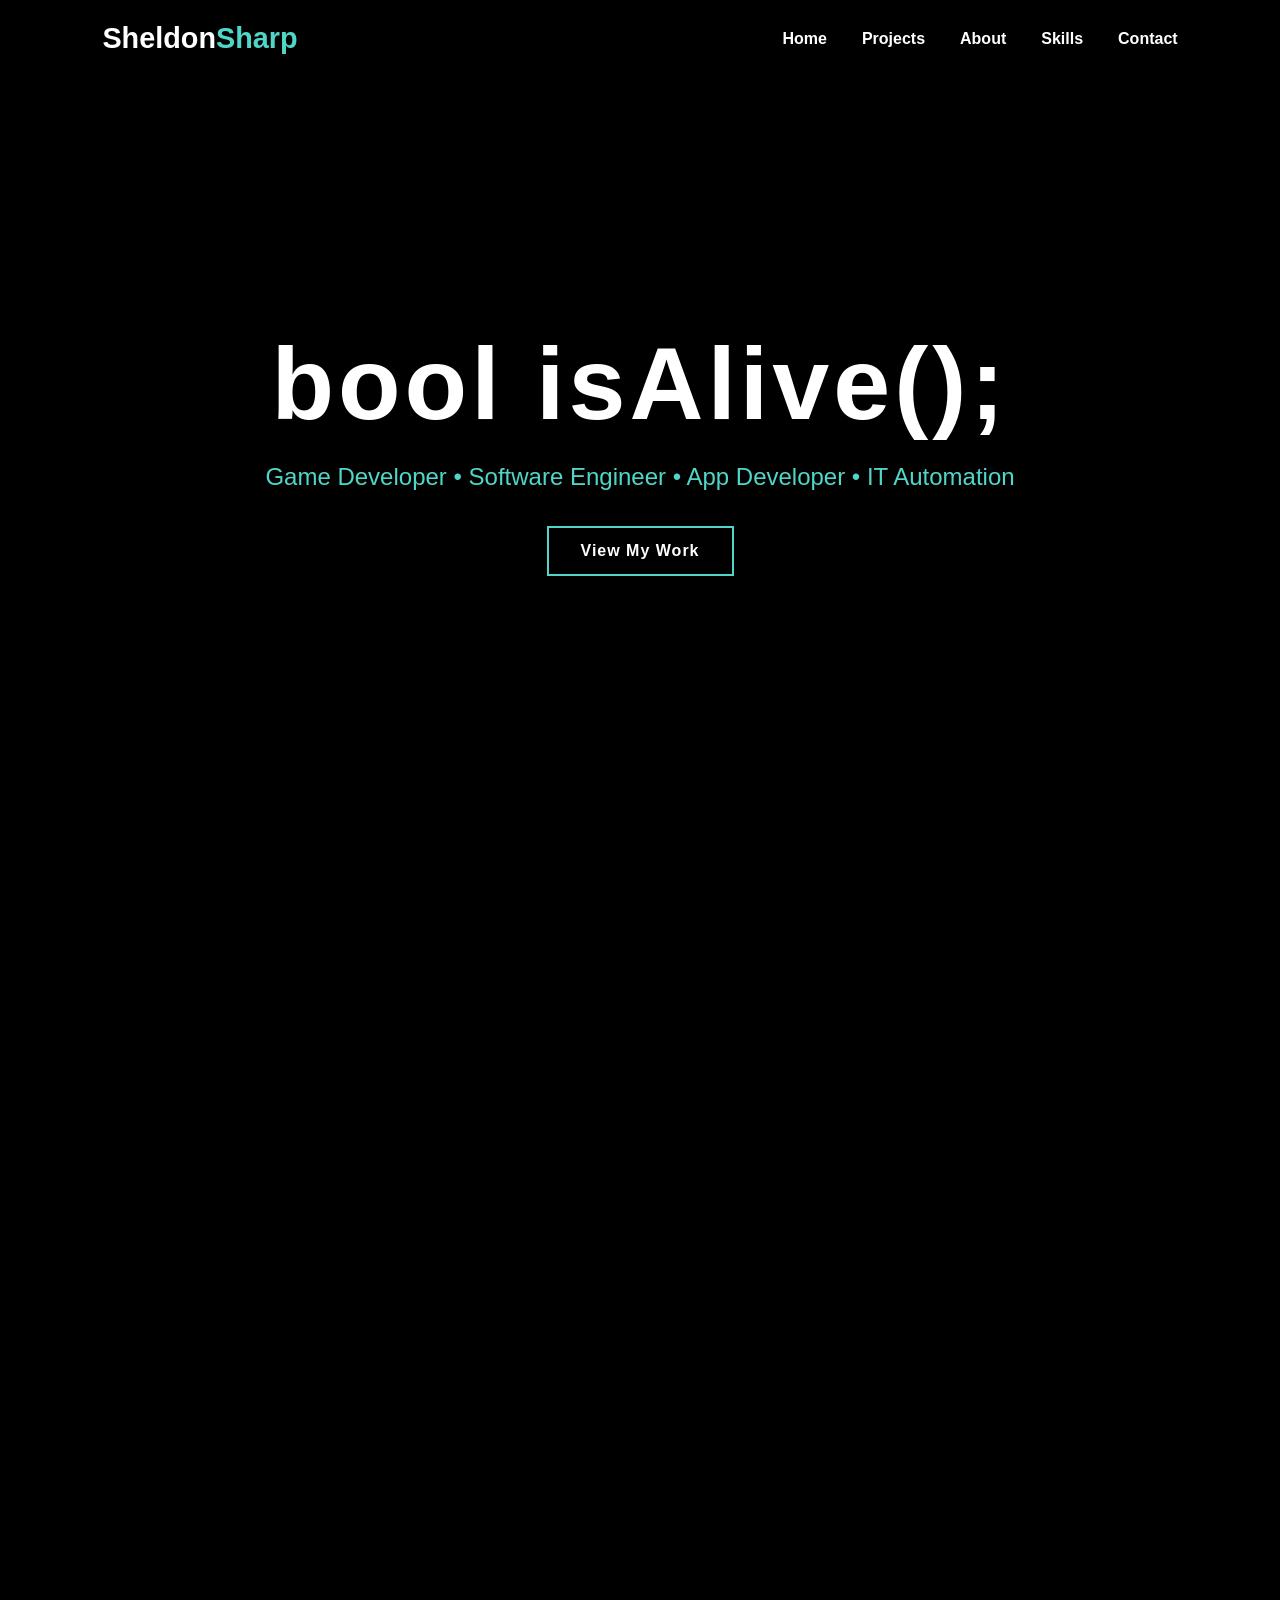
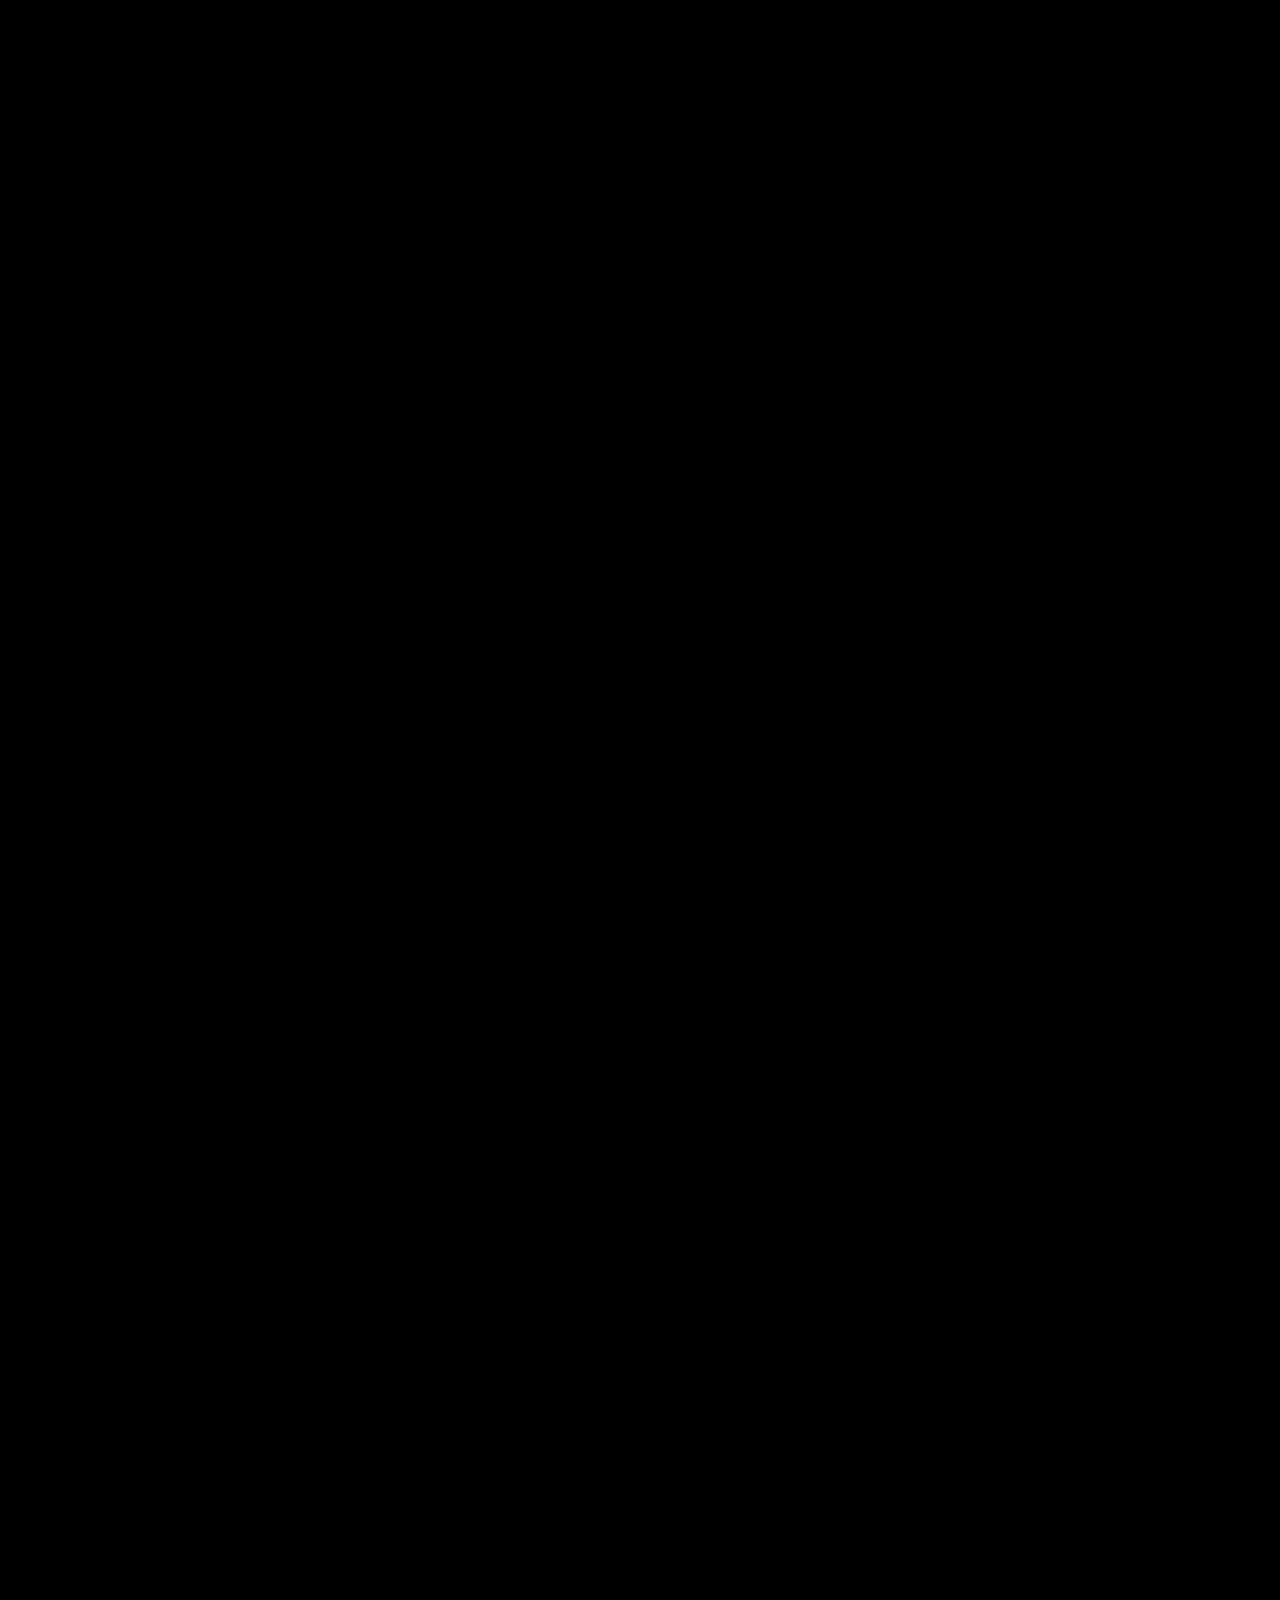
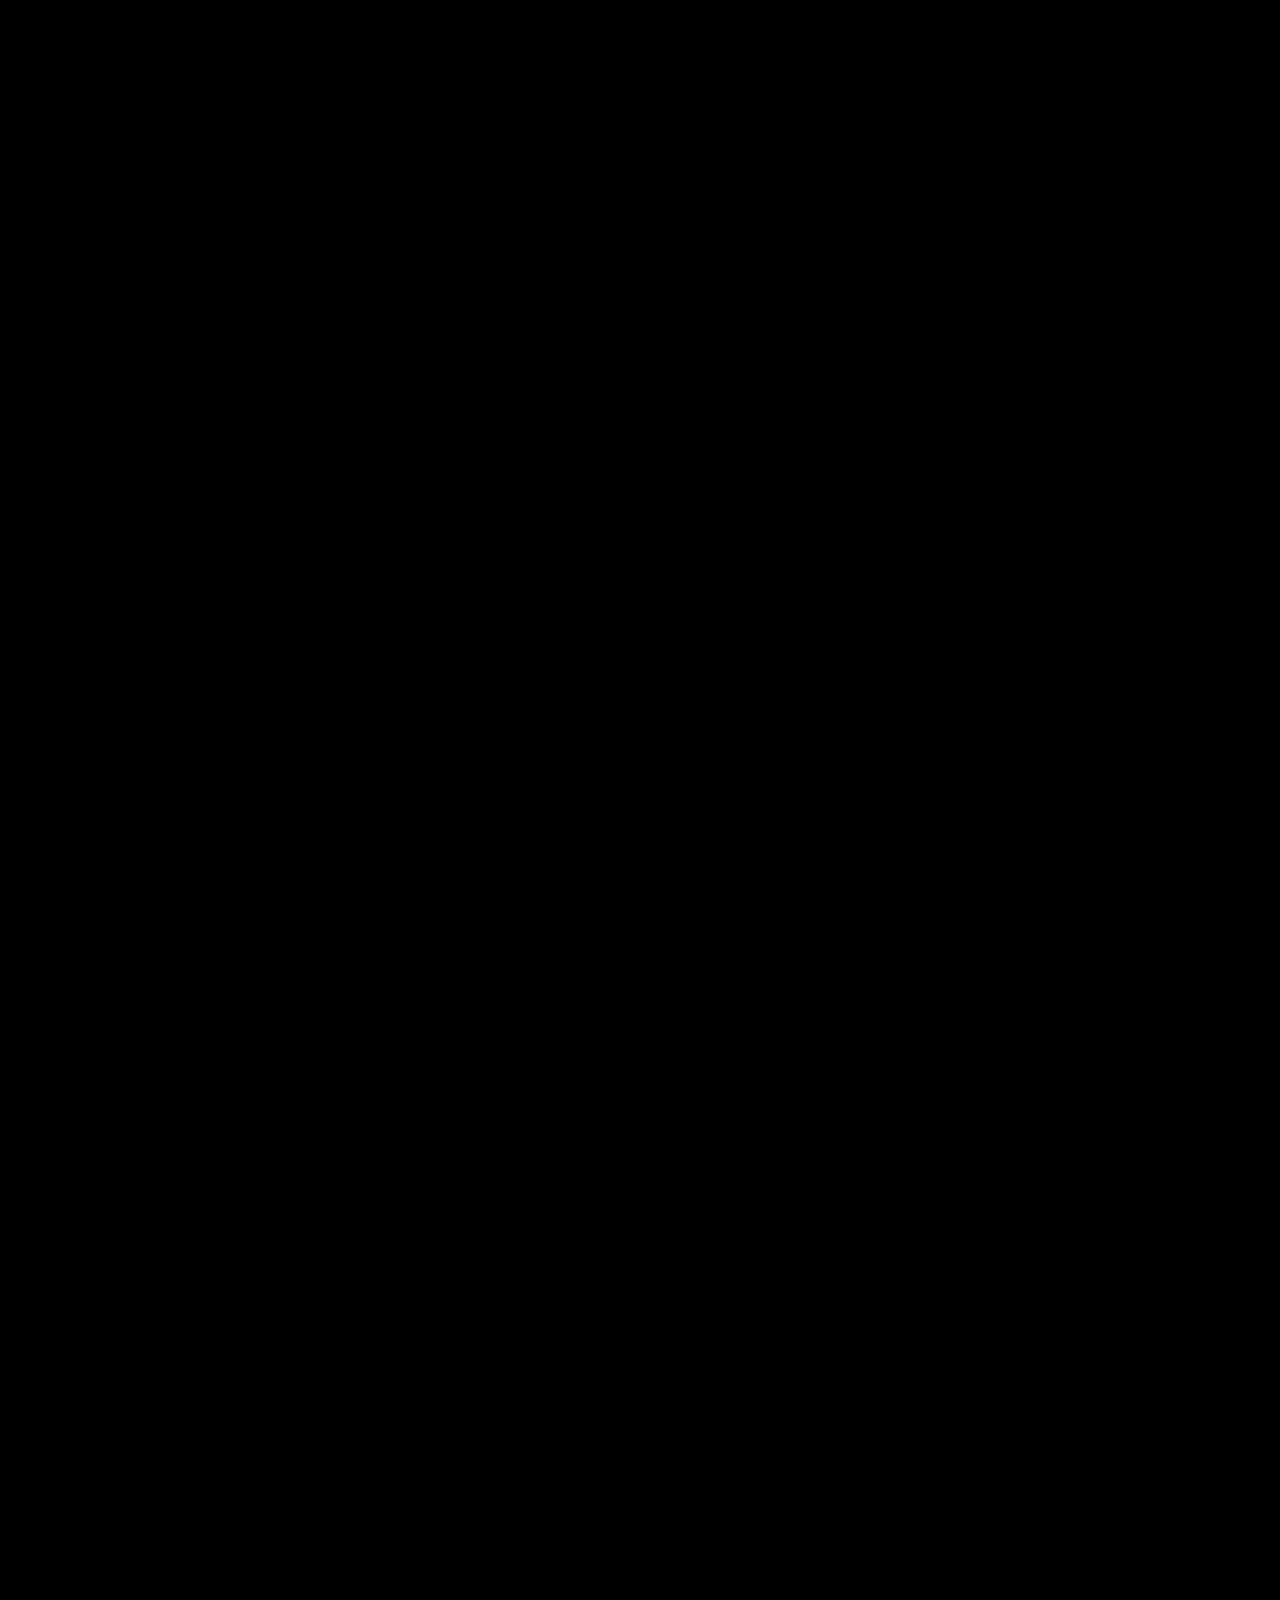
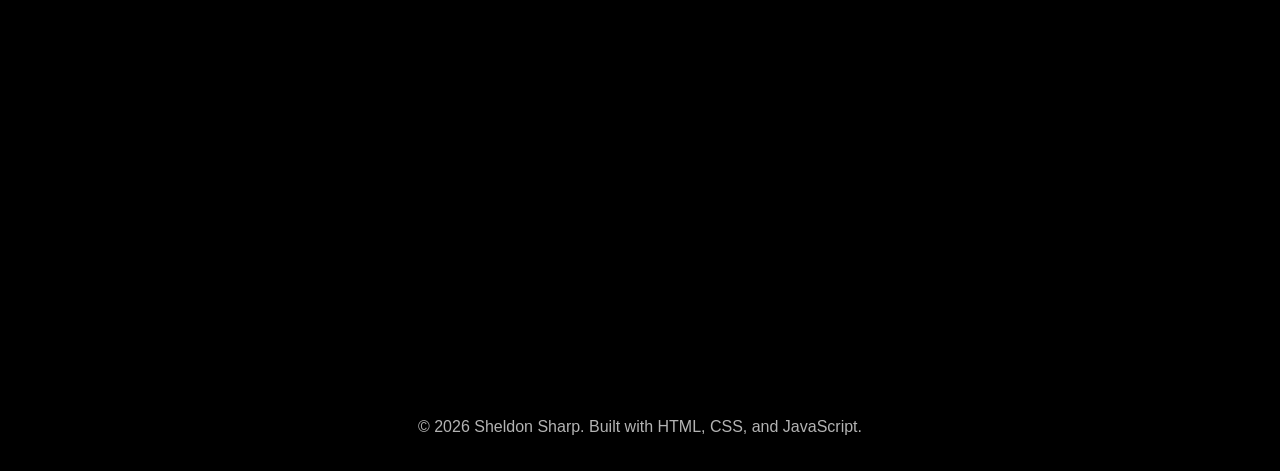
==== commit 6239aa27: "added more skills" ====
--- a/index.html
+++ b/index.html
@@ -233,20 +233,53 @@
 
             <span>C++</span>
             <span>C#</span>
-            <span>Unreal Engine</span>
+            <span>Dart</span>
+            <span>Kotlin</span>
+            <span>Python</span>
+            <span>SQL</span>
+            <span>HTML</span>
+            <span>CSS</span>
+            <span>JavaScript</span>
+
+            <span>Unreal Engine 5</span>
             <span>Unity</span>
             <span>Vulkan</span>
             <span>Flutter</span>
-            <span>Kotlin</span>
-            <span>Python</span>
-            <span>SQL</span>
-            <span>HTML / CSS / JavaScript</span>
+            <span>Android Studio</span>
+
+            <span>Game Development</span>
+            <span>Gameplay Programming</span>
+            <span>Graphics Programming</span>
+            <span>Shader Programming</span>
             <span>Game AI</span>
-            <span>Mobile Apps</span>
-            <span>Graphics Programming</span>
-            <span>Shader Development</span>
+            <span>Procedural Generation</span>
+
+            <span>Mobile Development</span>
+            <span>Barcode Scanning</span>
+            <span>Inventory Systems</span>
             <span>ERP Automation</span>
-            <span>Git & GitHub</span>
+            <span>Business Process Automation</span>
+
+            <span>Git</span>
+            <span>GitHub</span>
+            <span>Perforce</span>
+
+            <span>OpenGL</span>
+            <span>HLSL</span>
+            <span>GLTF</span>
+            <span>PBR Rendering</span>
+            <span>Texture Mapping</span>
+
+            <span>Windows Server</span>
+            <span>Remote Desktop Services</span>
+            <span>System Administration</span>
+            <span>IT Support</span>
+            <span>Network Troubleshooting</span>
+
+            <span>Agile Development</span>
+            <span>Debugging</span>
+            <span>Software Engineering</span>
+            <span>Object-Oriented Programming</span>
 
         </div>
 
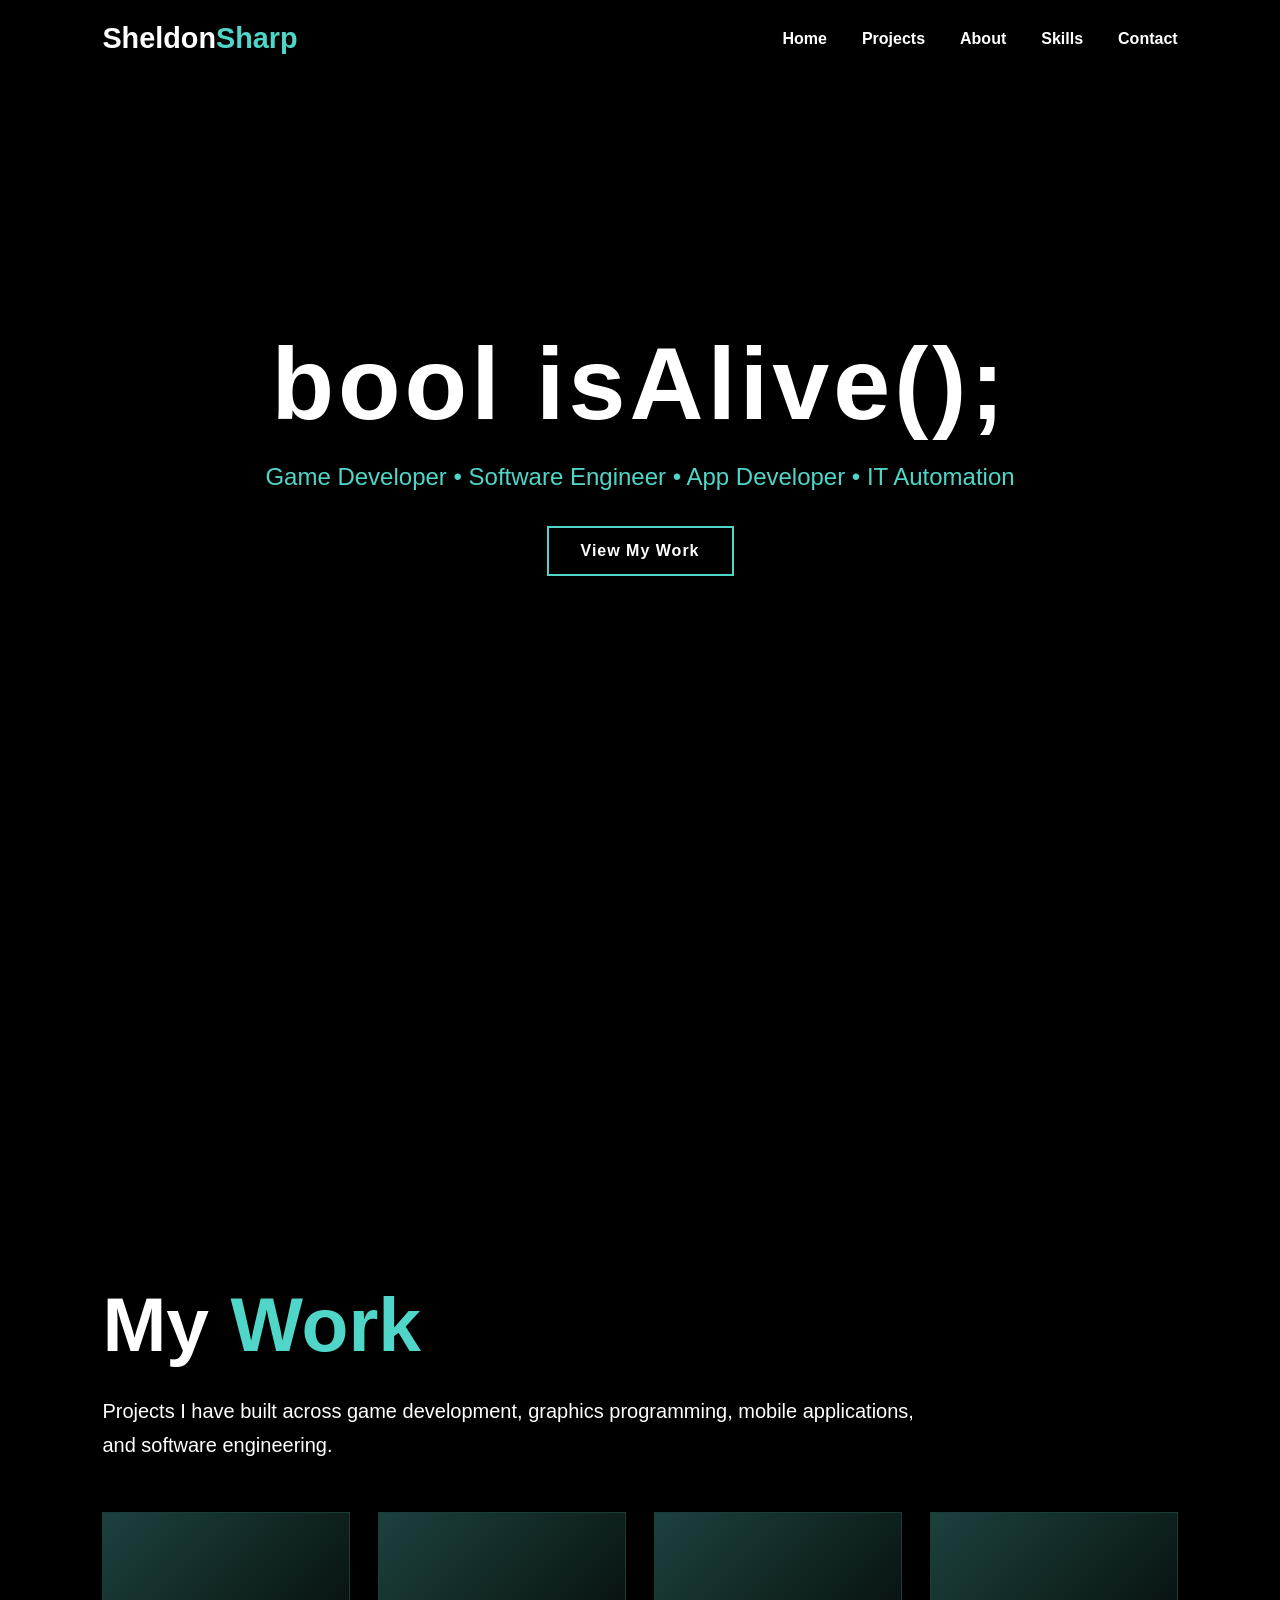
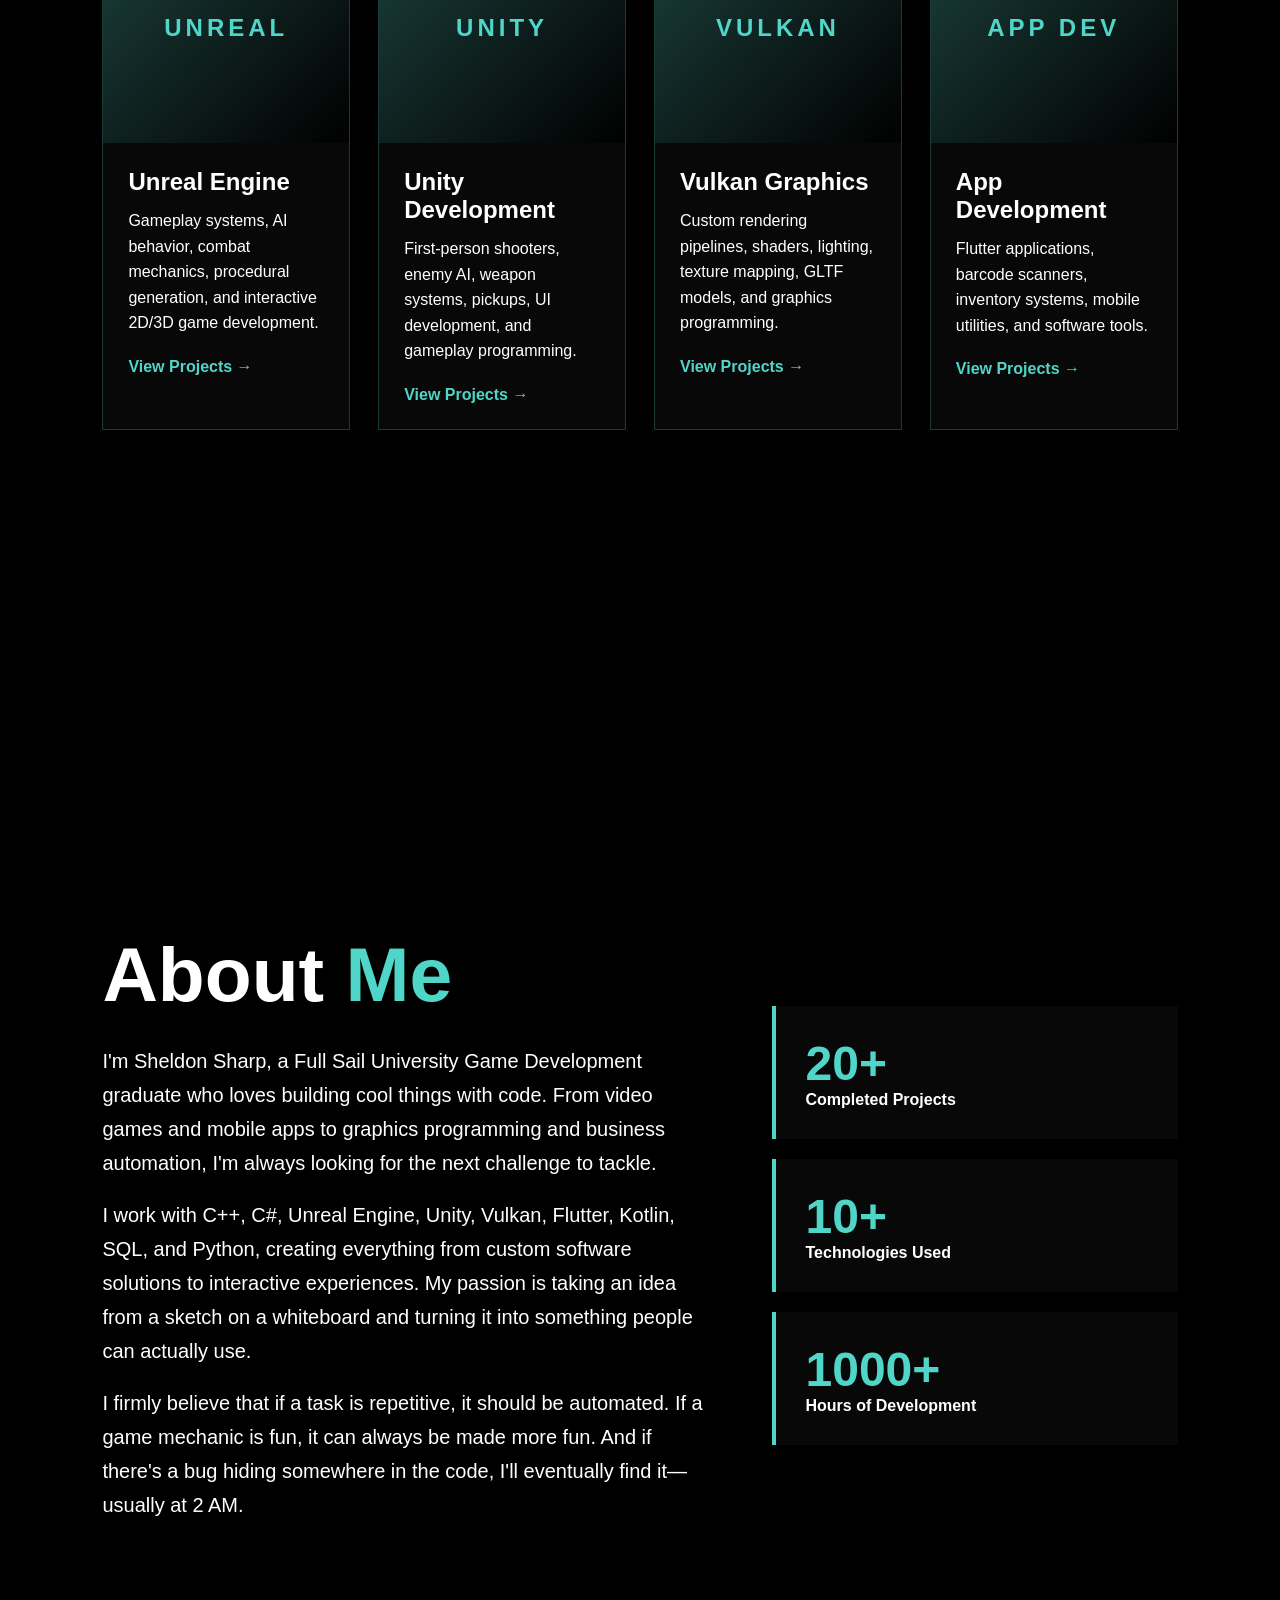
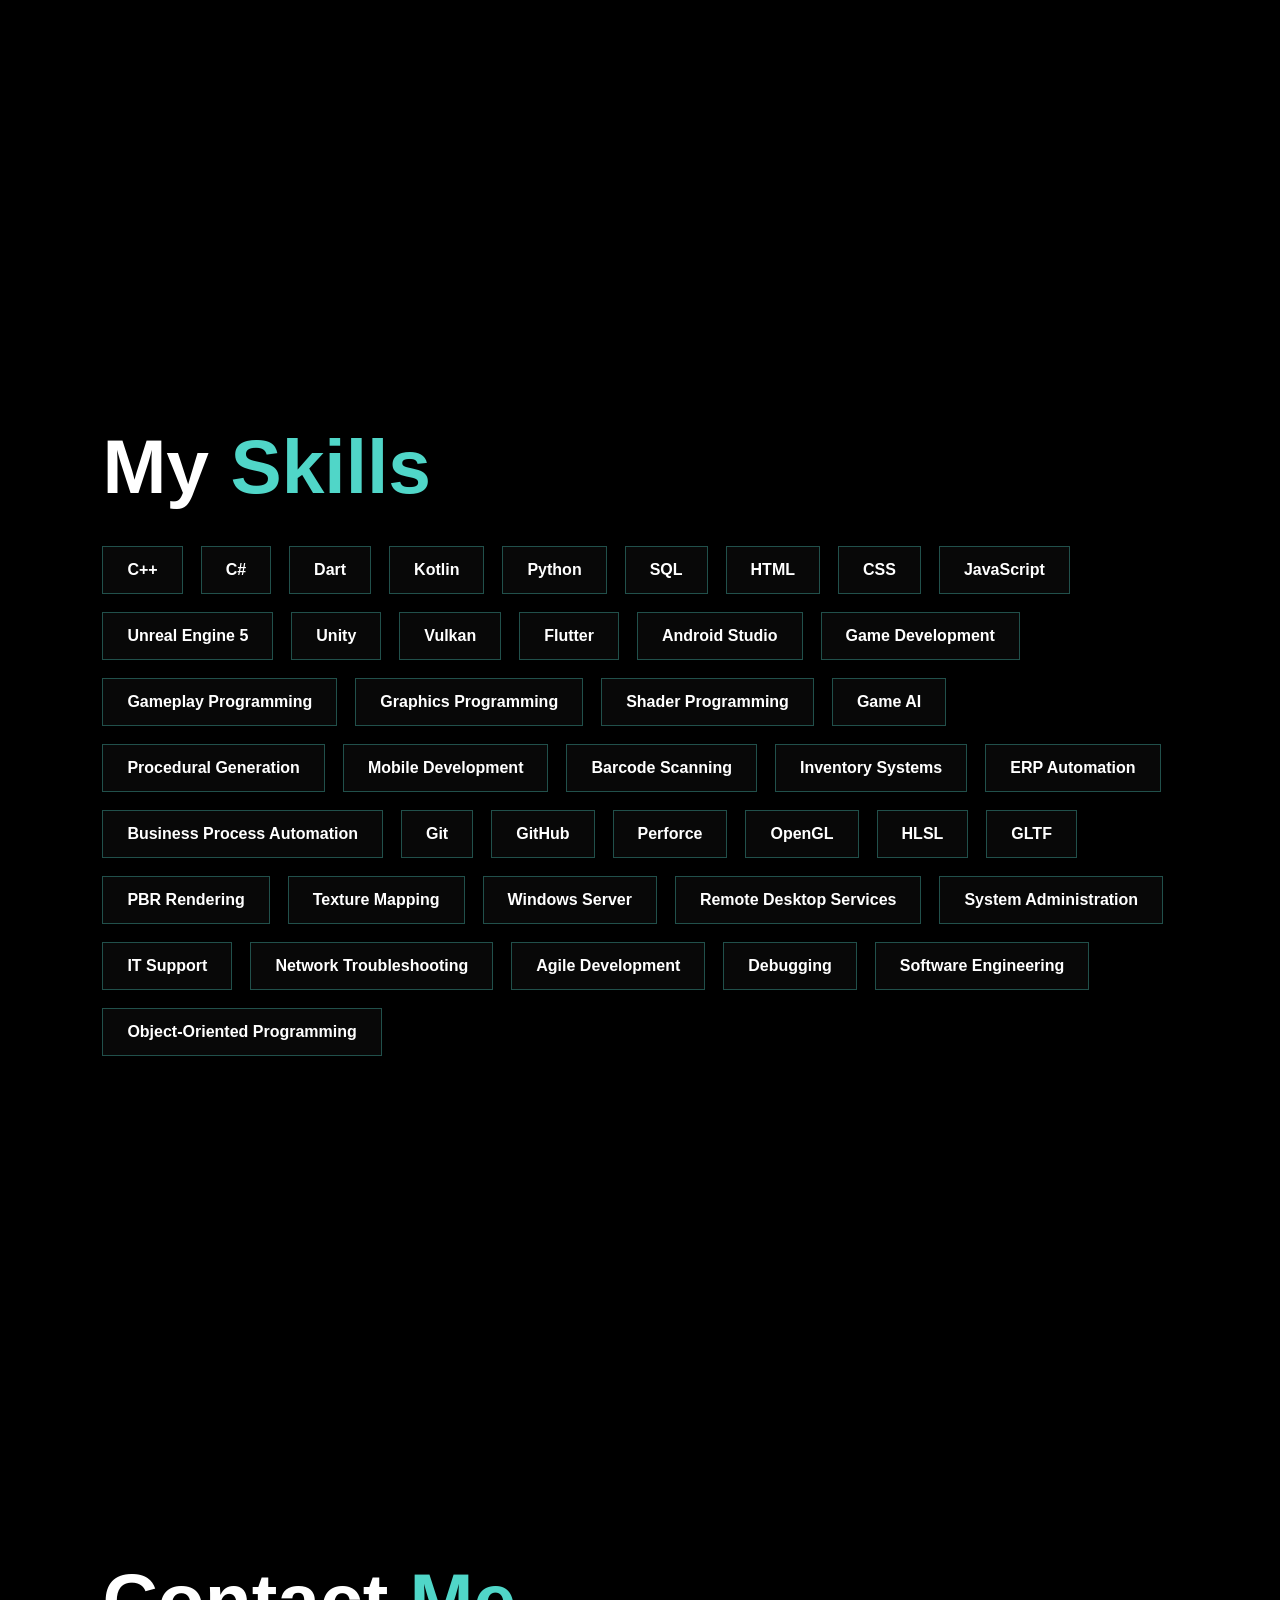
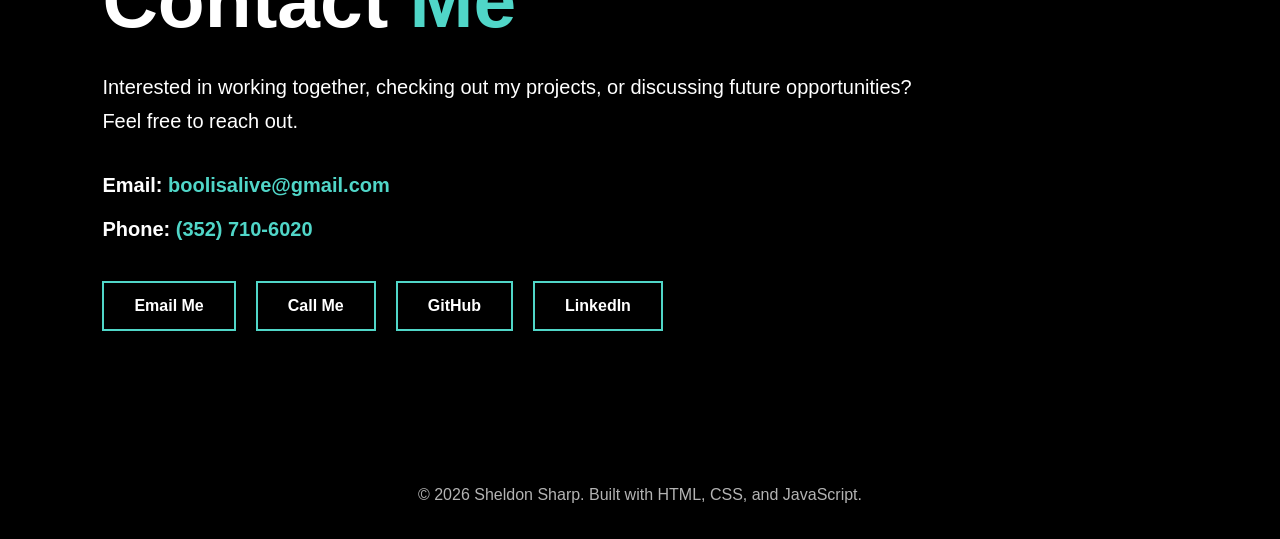
==== commit cce78c4a: "changed about me" ====
--- a/index.html
+++ b/index.html
@@ -176,26 +176,25 @@
             <h2>About <span>Me</span></h2>
 
             <p>
-                I'm Sheldon Sharp, a Full Sail University Game Development graduate,
-                software developer, and technology enthusiast who enjoys building
-                games, graphics applications, mobile apps, and business automation tools.
+                I'm Sheldon Sharp, a Full Sail University Game Development graduate who loves building cool things with code.
+                From video games and mobile apps to graphics programming and business automation,
+                I'm always looking for the next challenge to tackle.
             </p>
 
             <br>
 
             <p>
-                My experience spans Unreal Engine, Unity, Vulkan graphics programming,
-                Flutter mobile development, backend automation, and custom software
-                solutions. I enjoy solving problems, learning new technologies,
-                and bringing ideas to life through code.
+                I work with C++, C#, Unreal Engine, Unity, Vulkan, Flutter, Kotlin, SQL, and Python,
+                creating everything from custom software solutions to interactive experiences.
+                My passion is taking an idea from a sketch on a whiteboard and turning it into something people can actually use.
             </p>
 
             <br>
 
             <p>
-                Whether I'm building a game mechanic, designing a graphics renderer,
-                creating a mobile application, or automating a business process,
-                I enjoy turning complex ideas into practical solutions.
+                I firmly believe that if a task is repetitive, it should be automated.
+                If a game mechanic is fun, it can always be made more fun.
+                And if there's a bug hiding somewhere in the code, I'll eventually find it—usually at 2 AM.
             </p>
 
         </div>
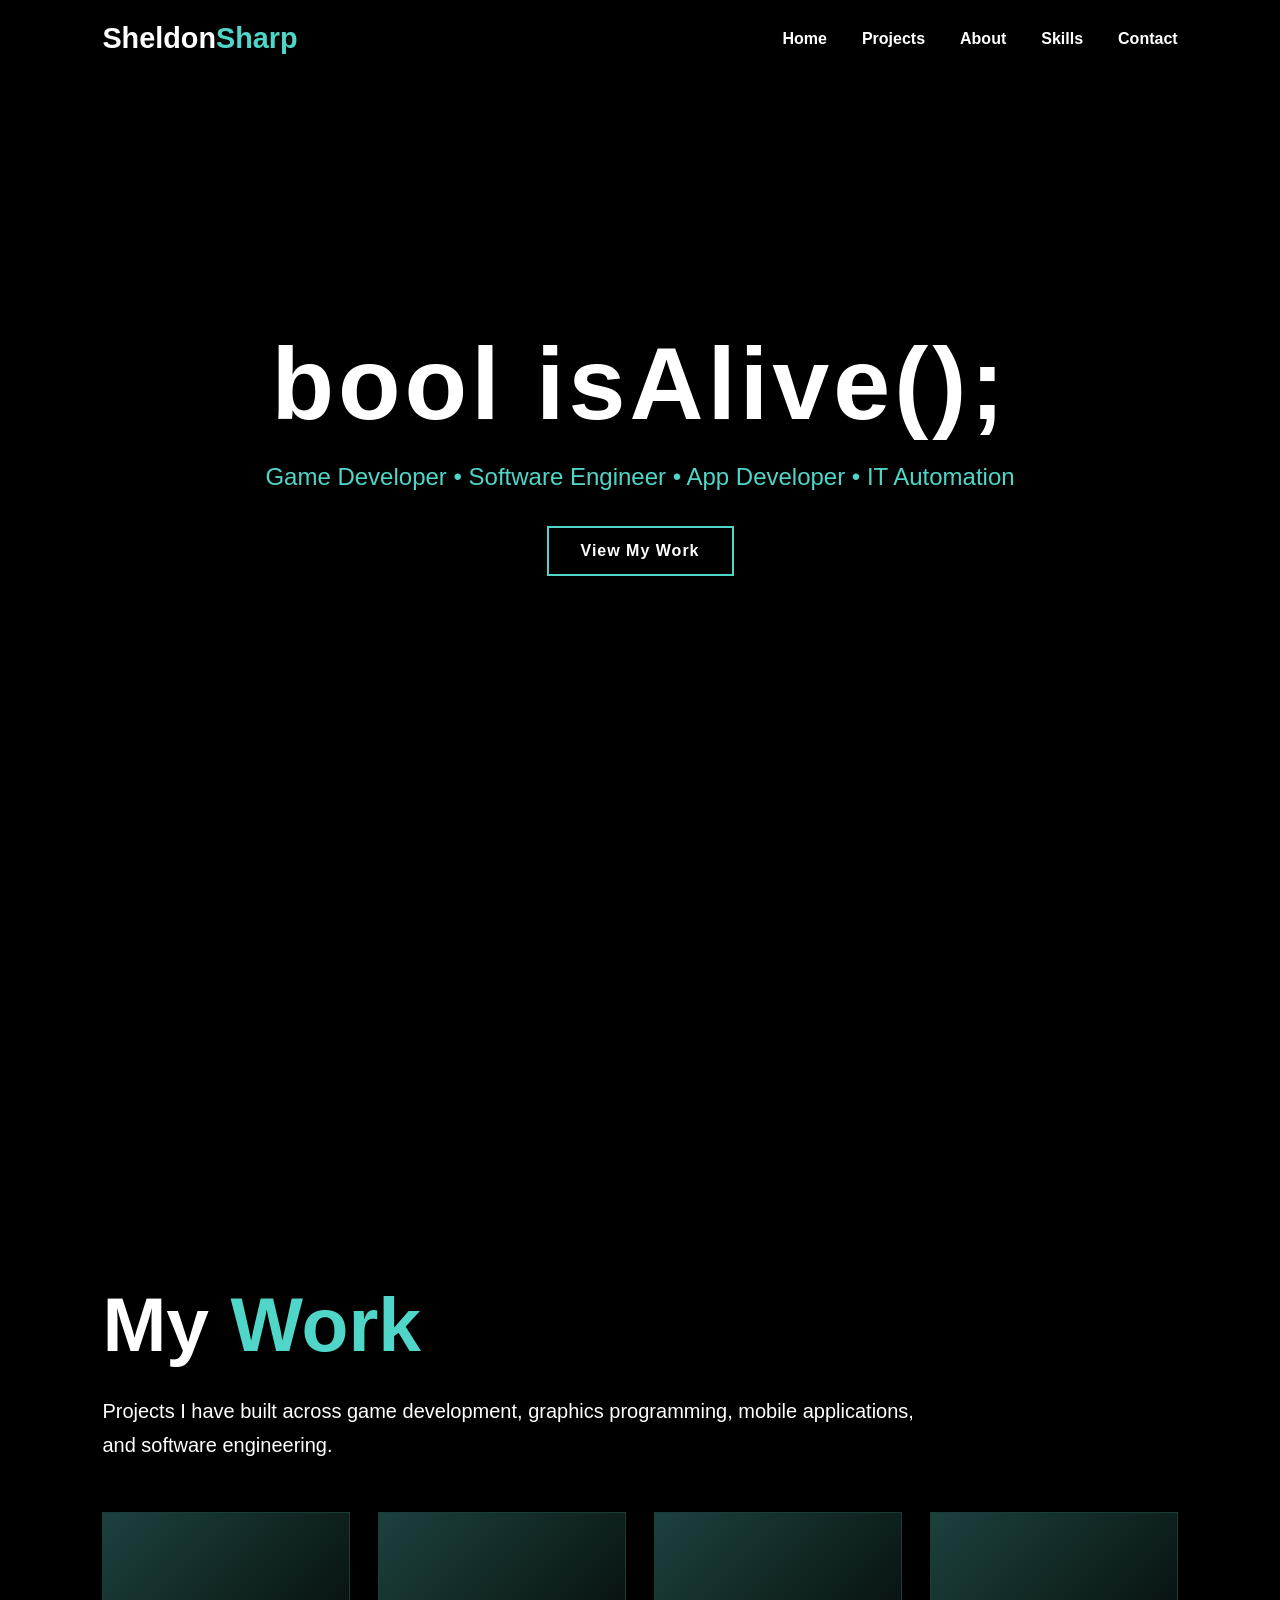
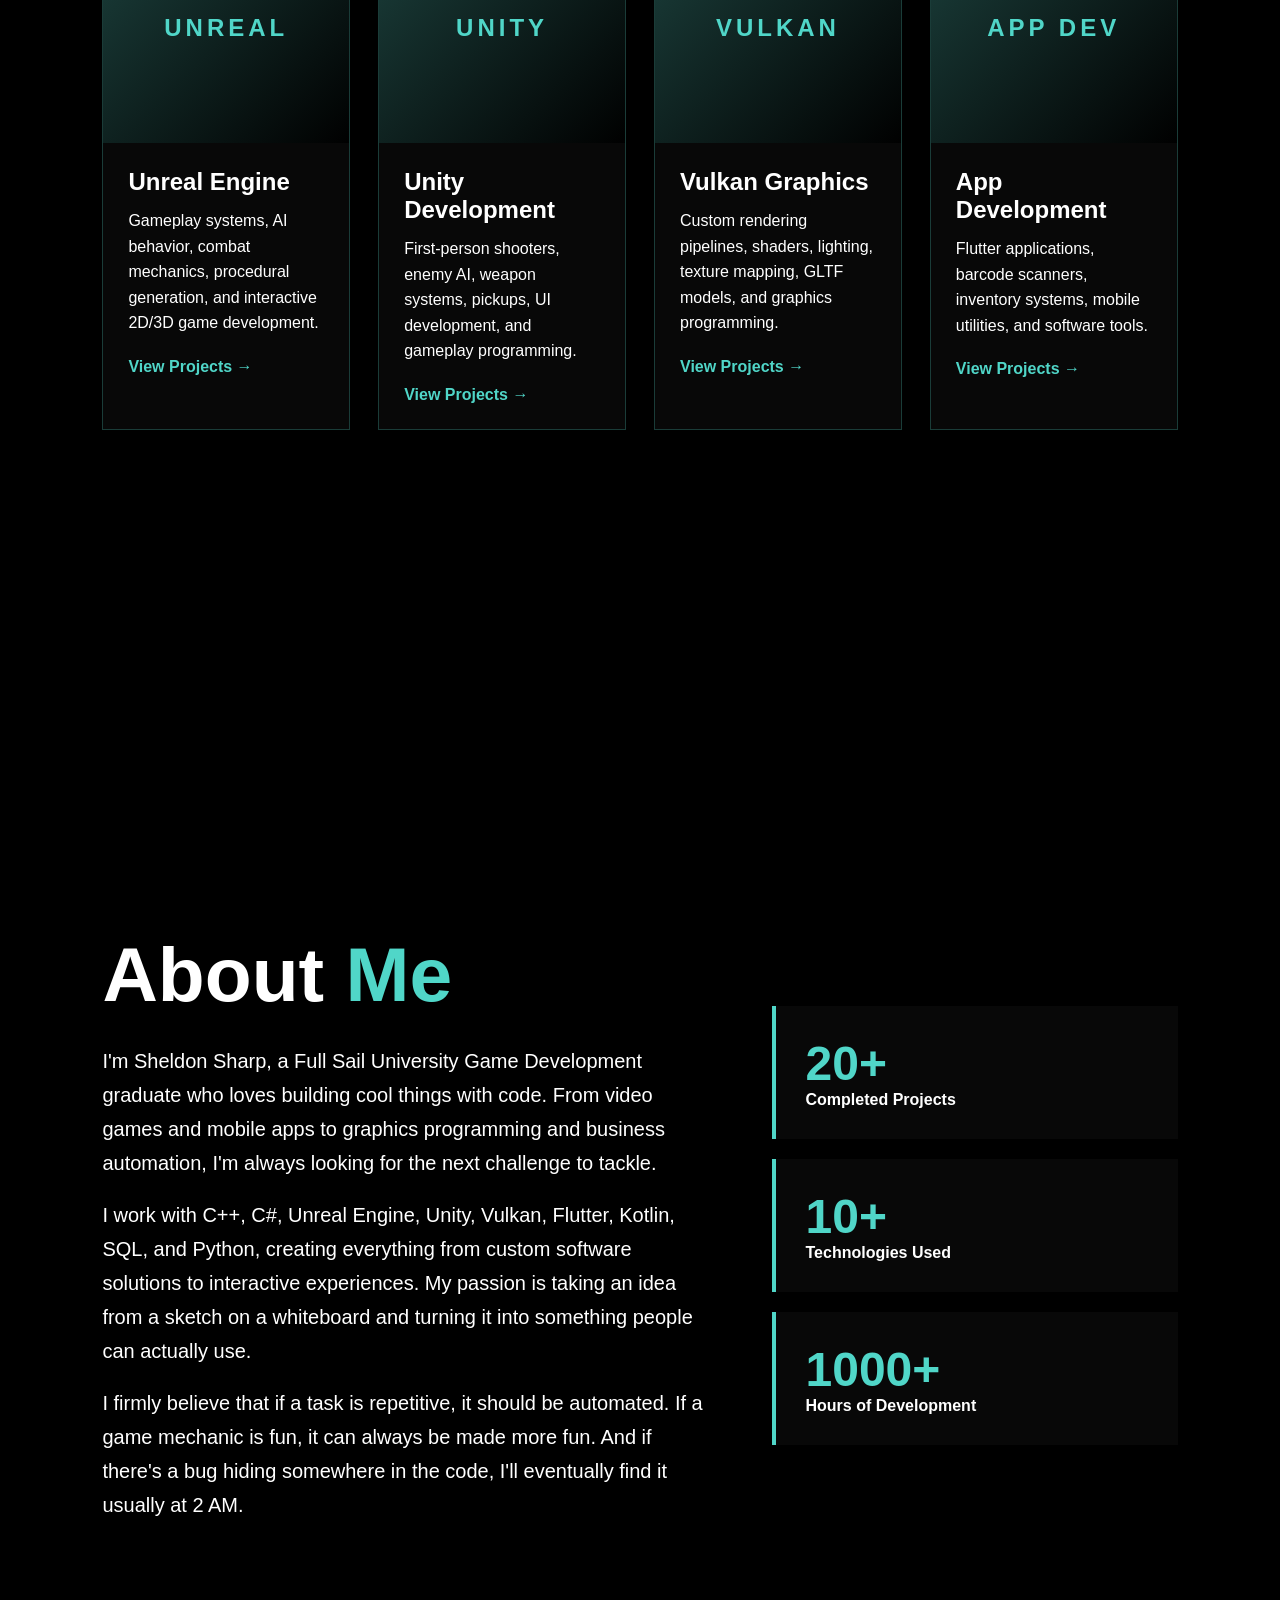
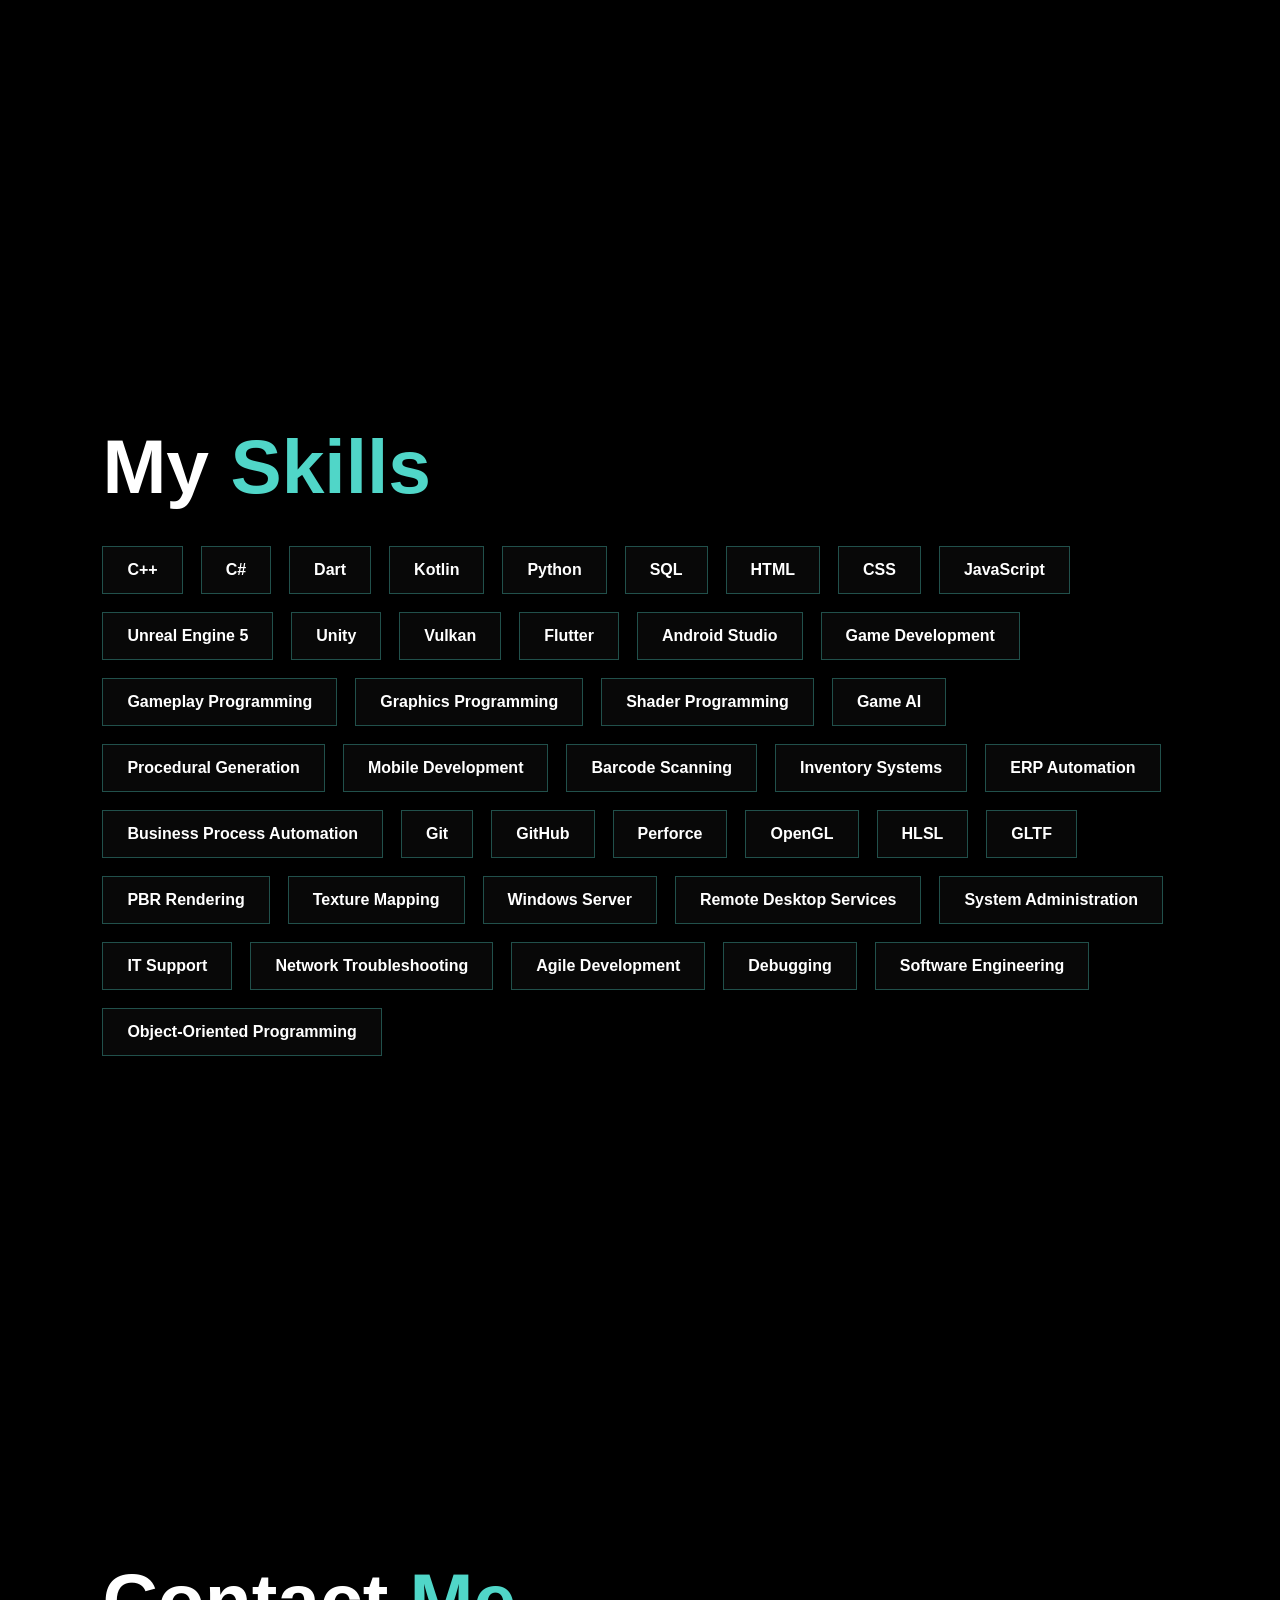
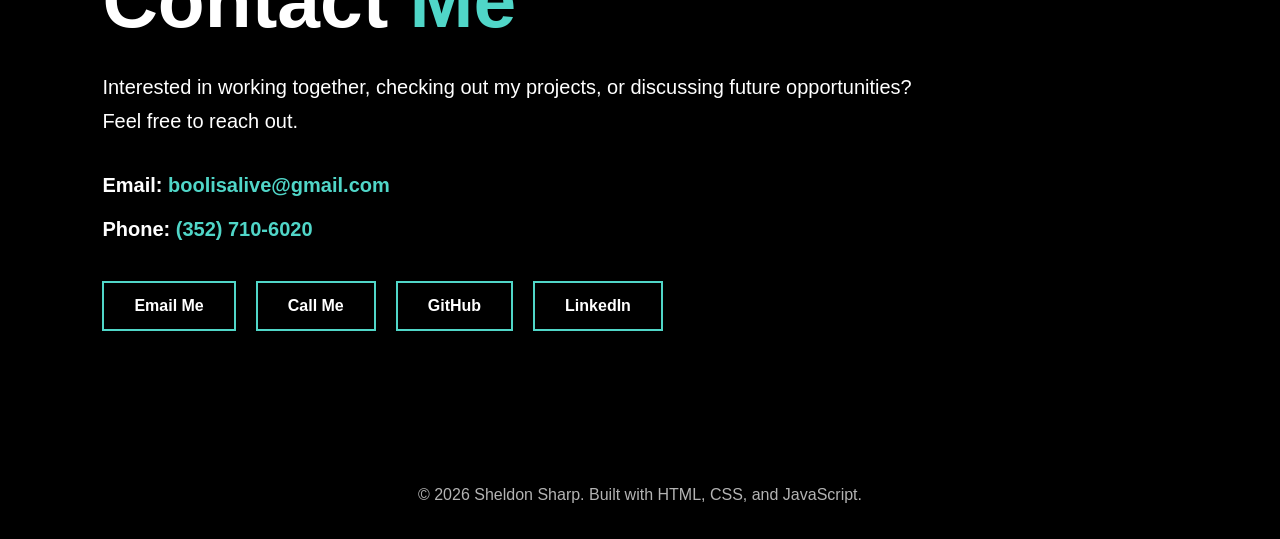
==== commit 7bee6898: "about me" ====
--- a/index.html
+++ b/index.html
@@ -194,7 +194,7 @@
             <p>
                 I firmly believe that if a task is repetitive, it should be automated.
                 If a game mechanic is fun, it can always be made more fun.
-                And if there's a bug hiding somewhere in the code, I'll eventually find it—usually at 2 AM.
+                And if there's a bug hiding somewhere in the code, I'll eventually find it usually at 2 AM.
             </p>
 
         </div>
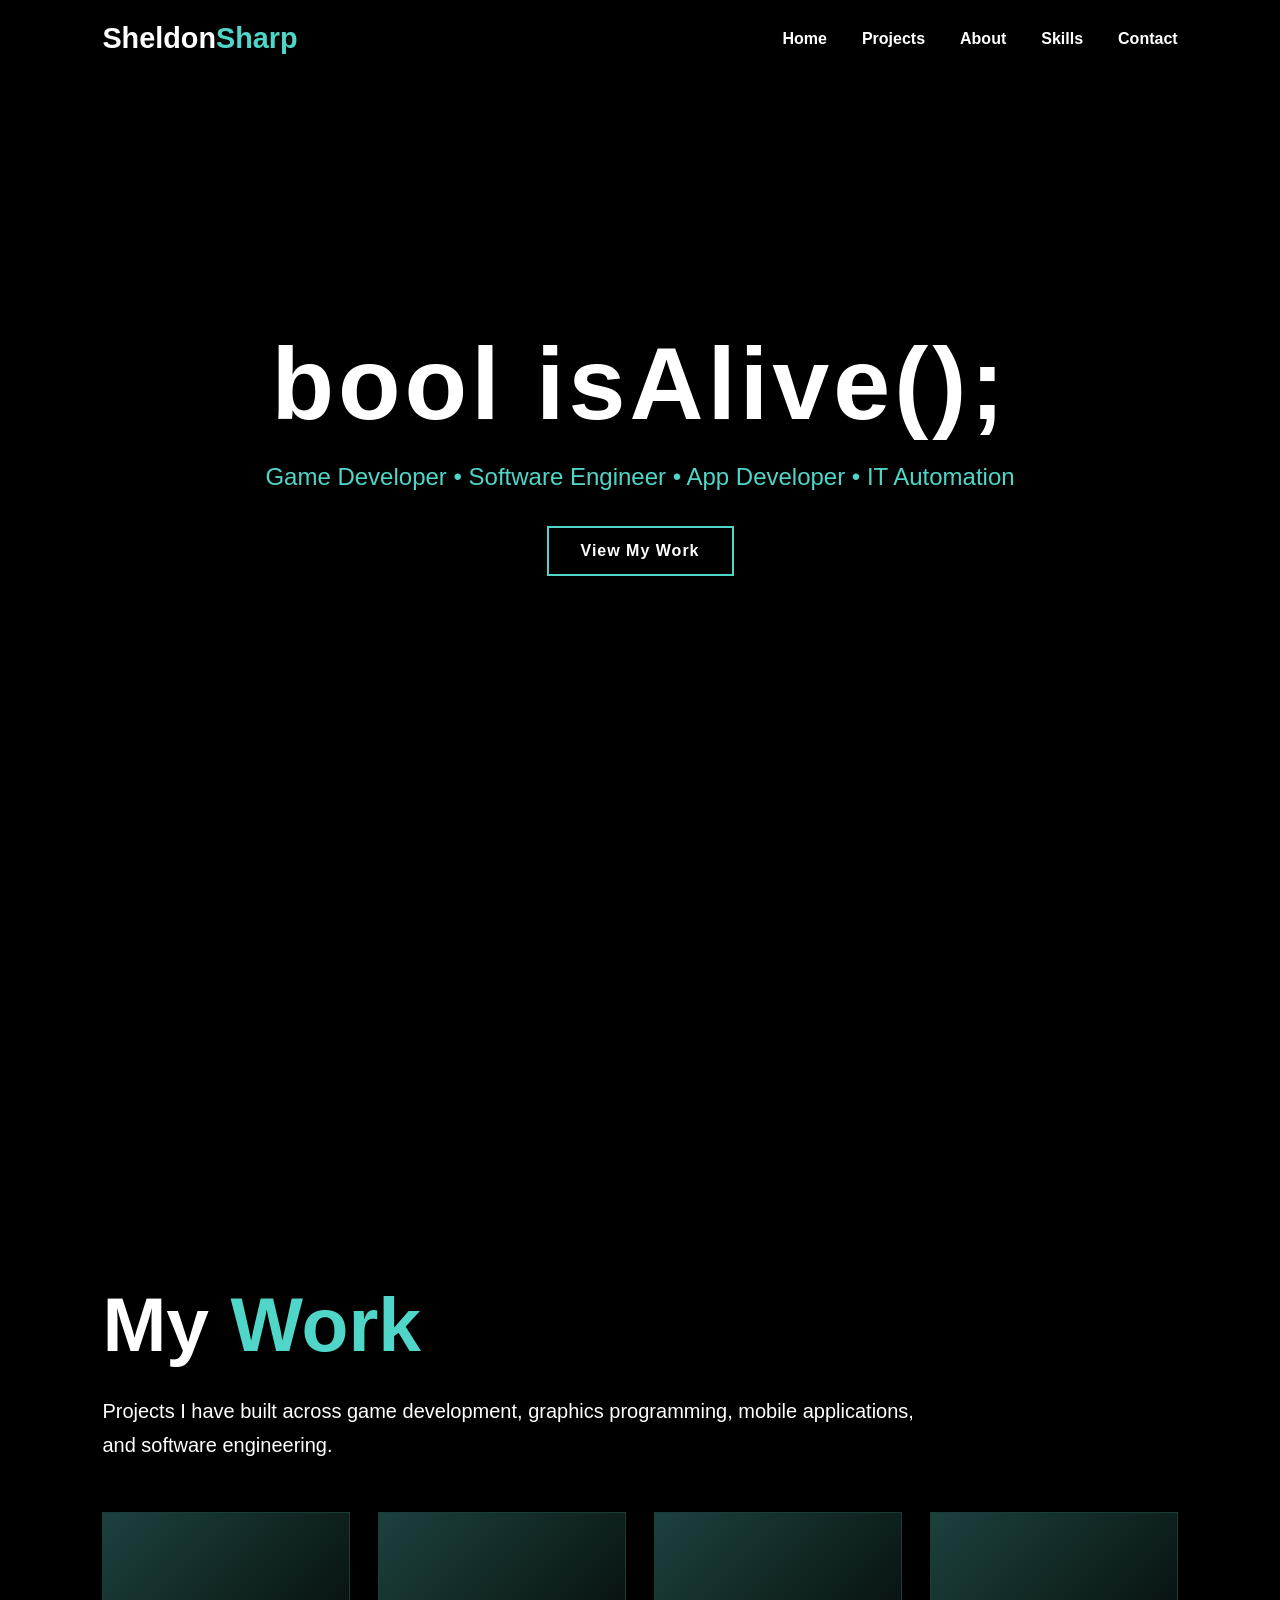
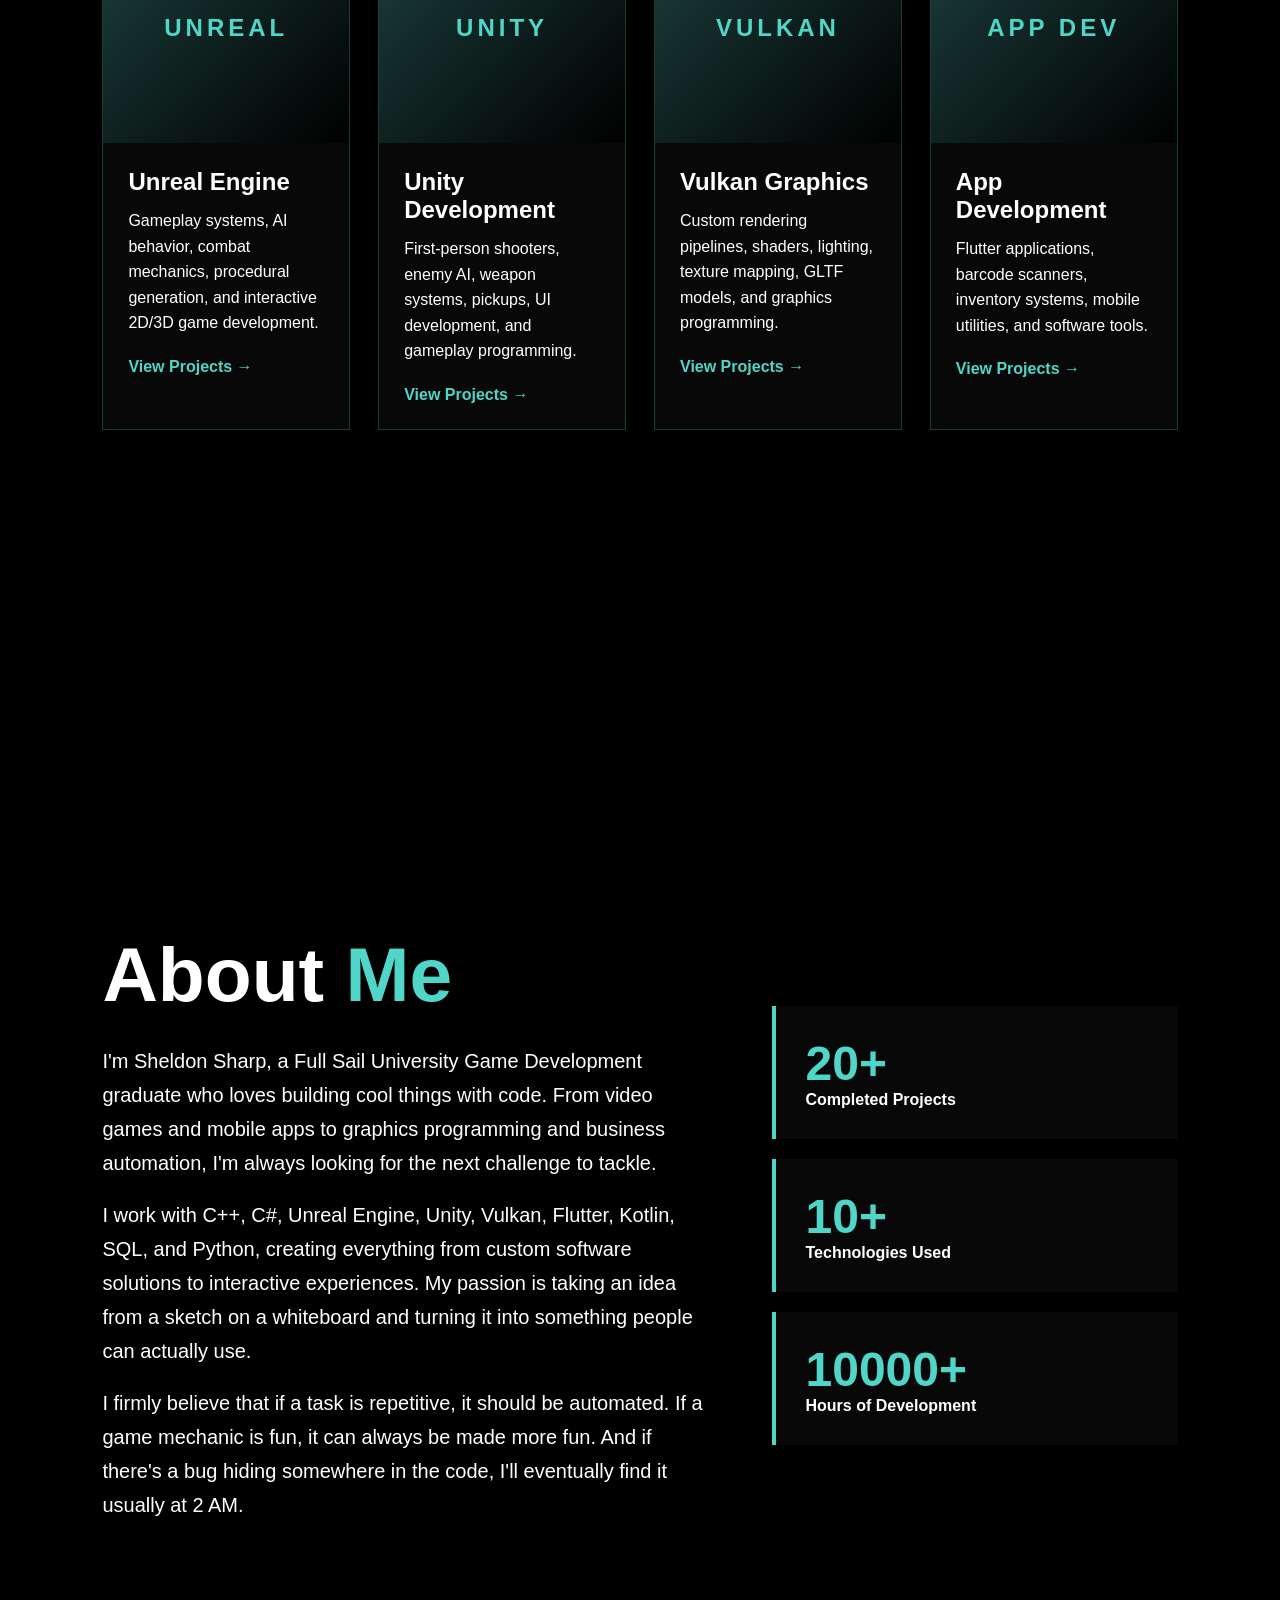
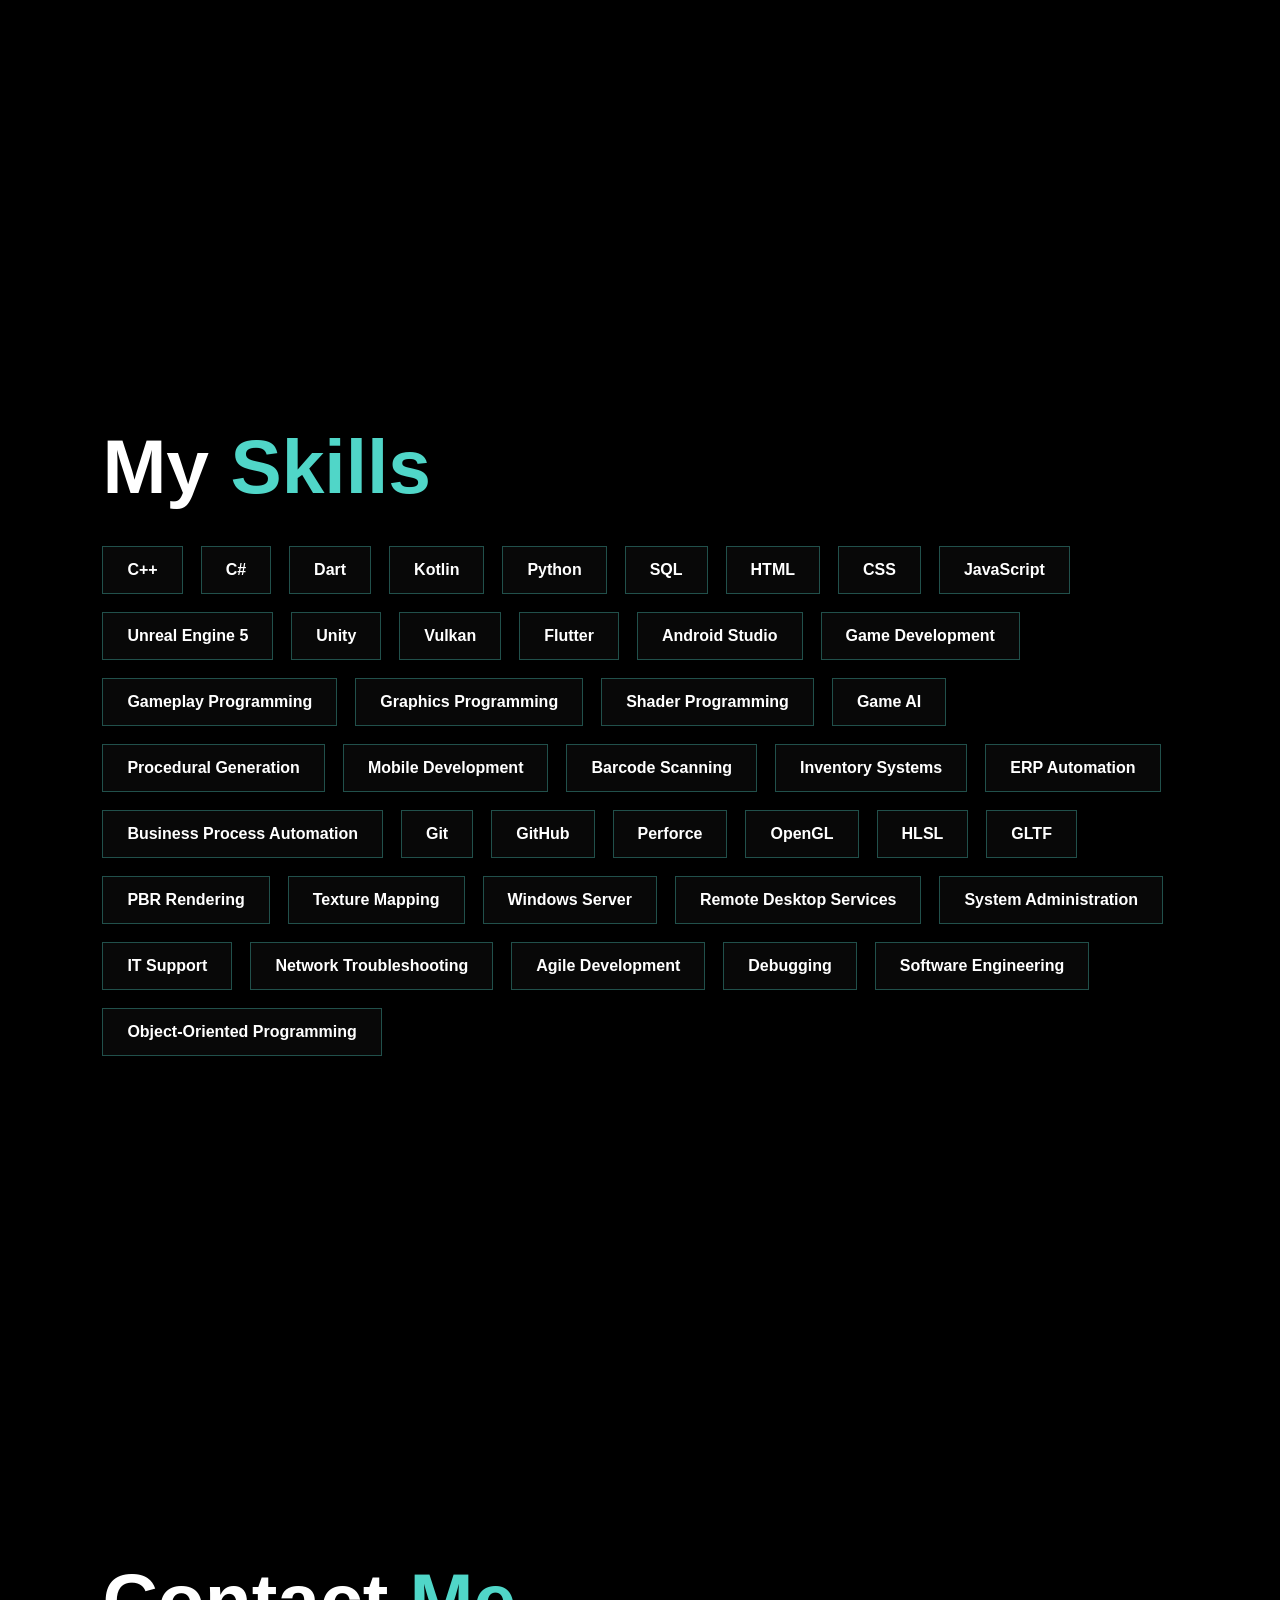
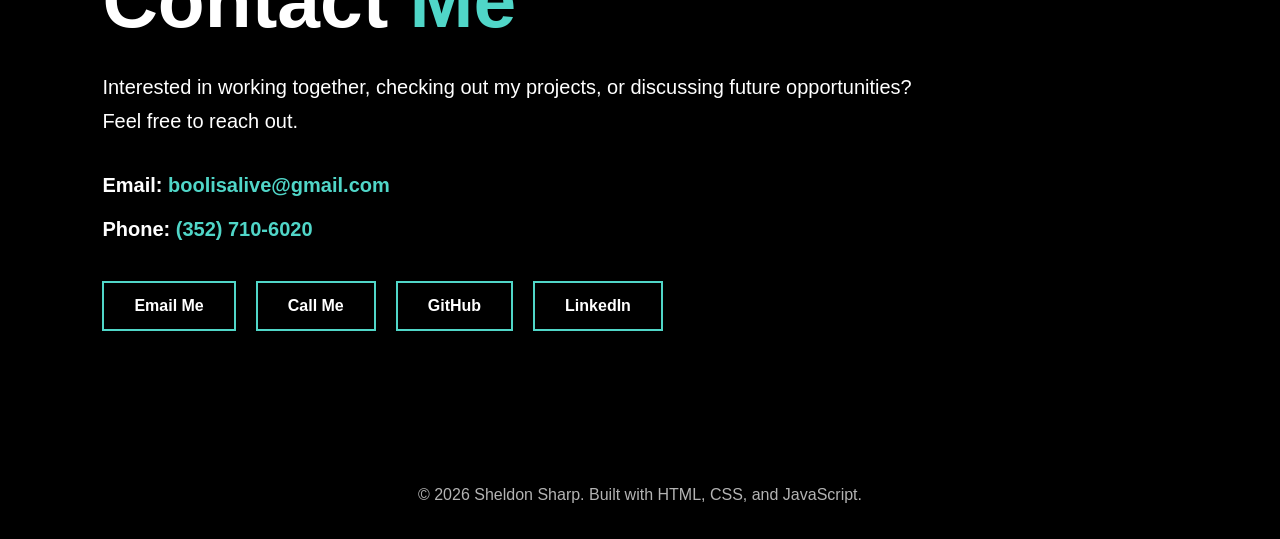
==== commit ee8700be: "p" ====
--- a/index.html
+++ b/index.html
@@ -212,7 +212,7 @@
             </div>
 
             <div>
-                <strong>1000+</strong>
+                <strong>10000+</strong>
                 <span>Hours of Development</span>
             </div>
 
